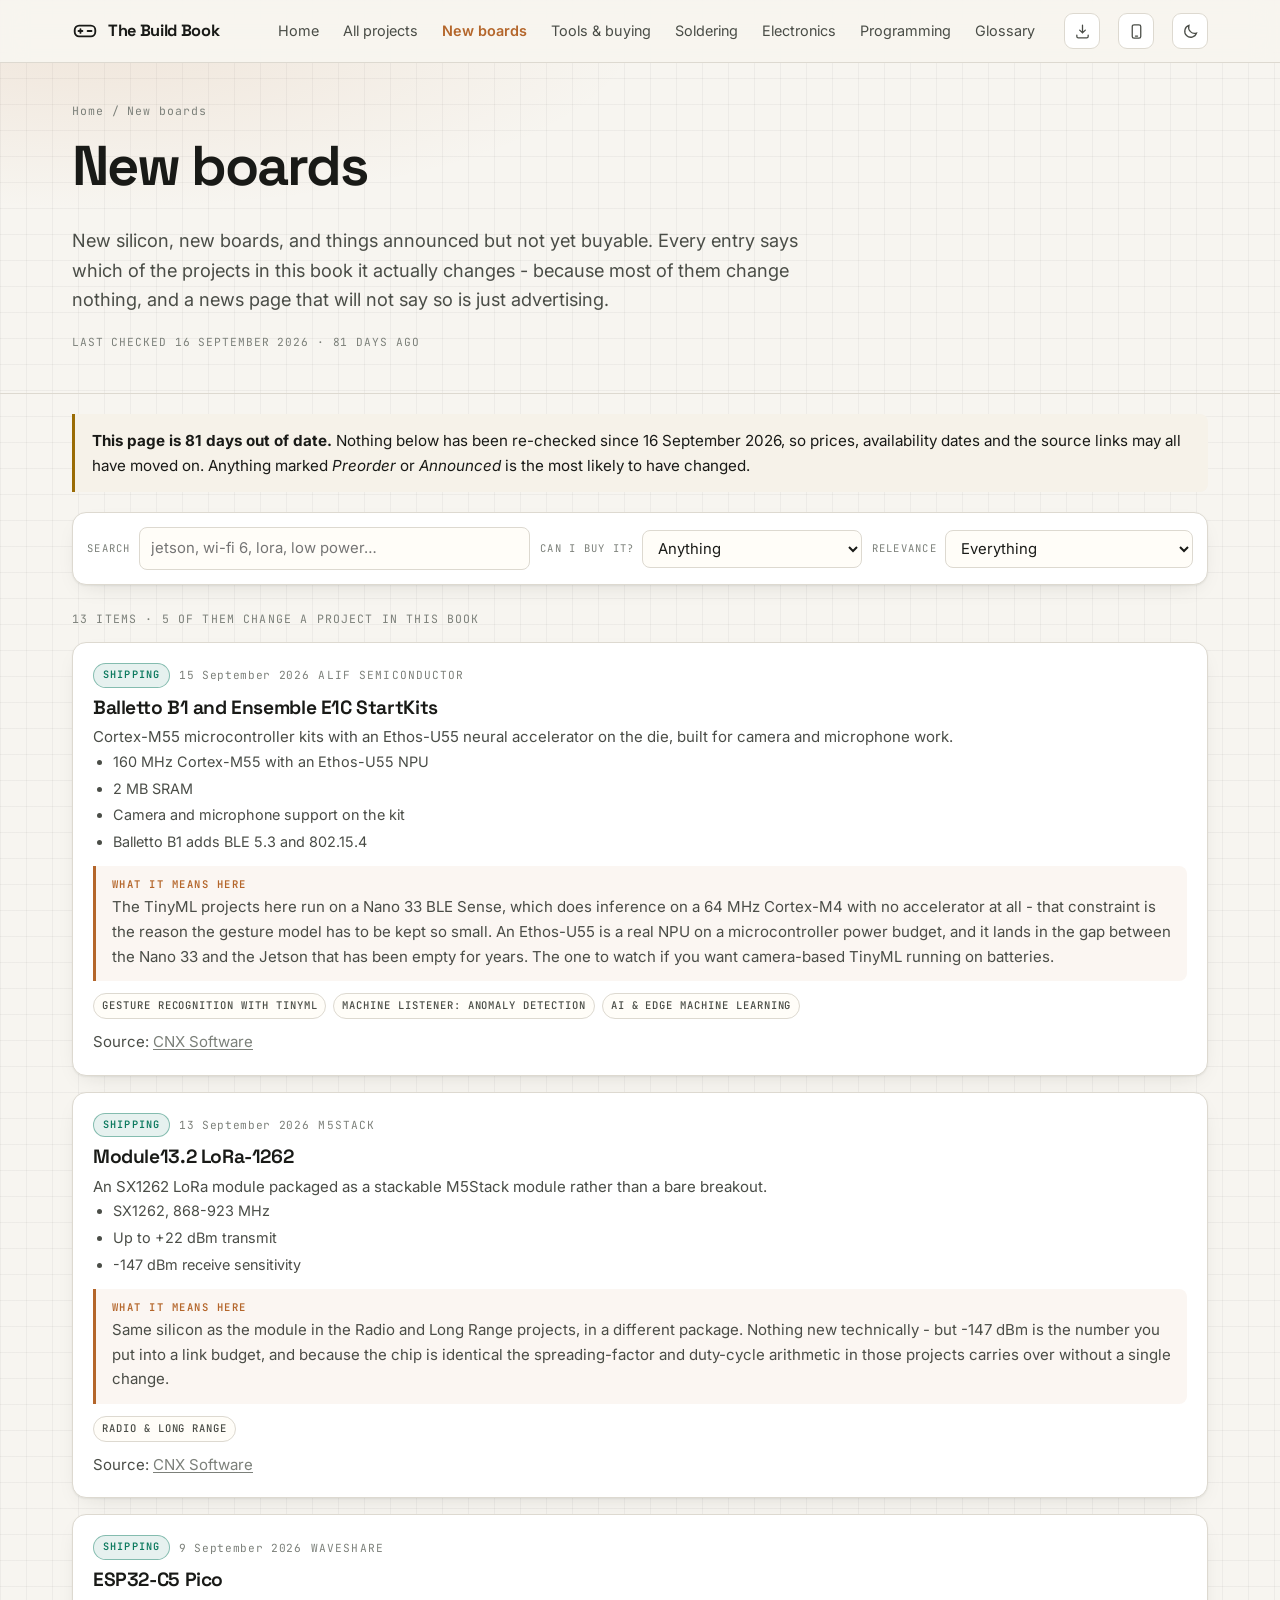
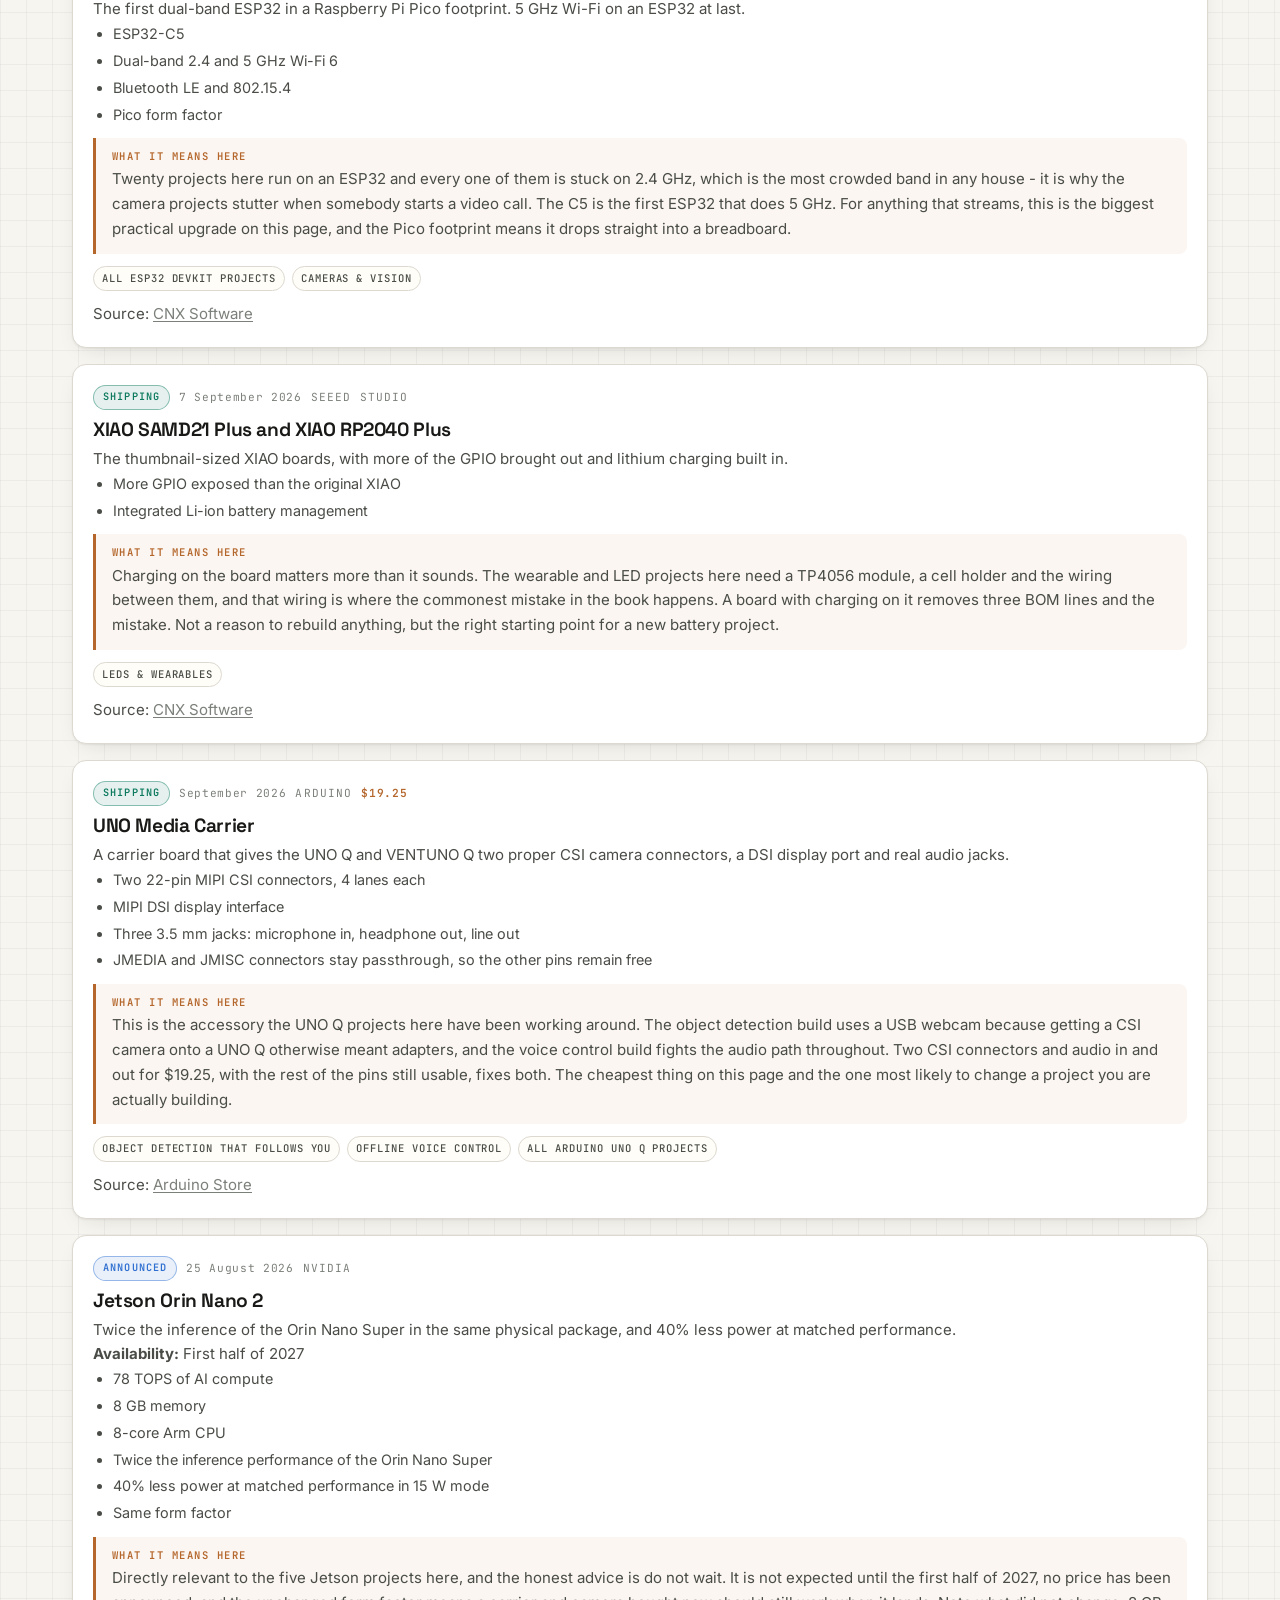
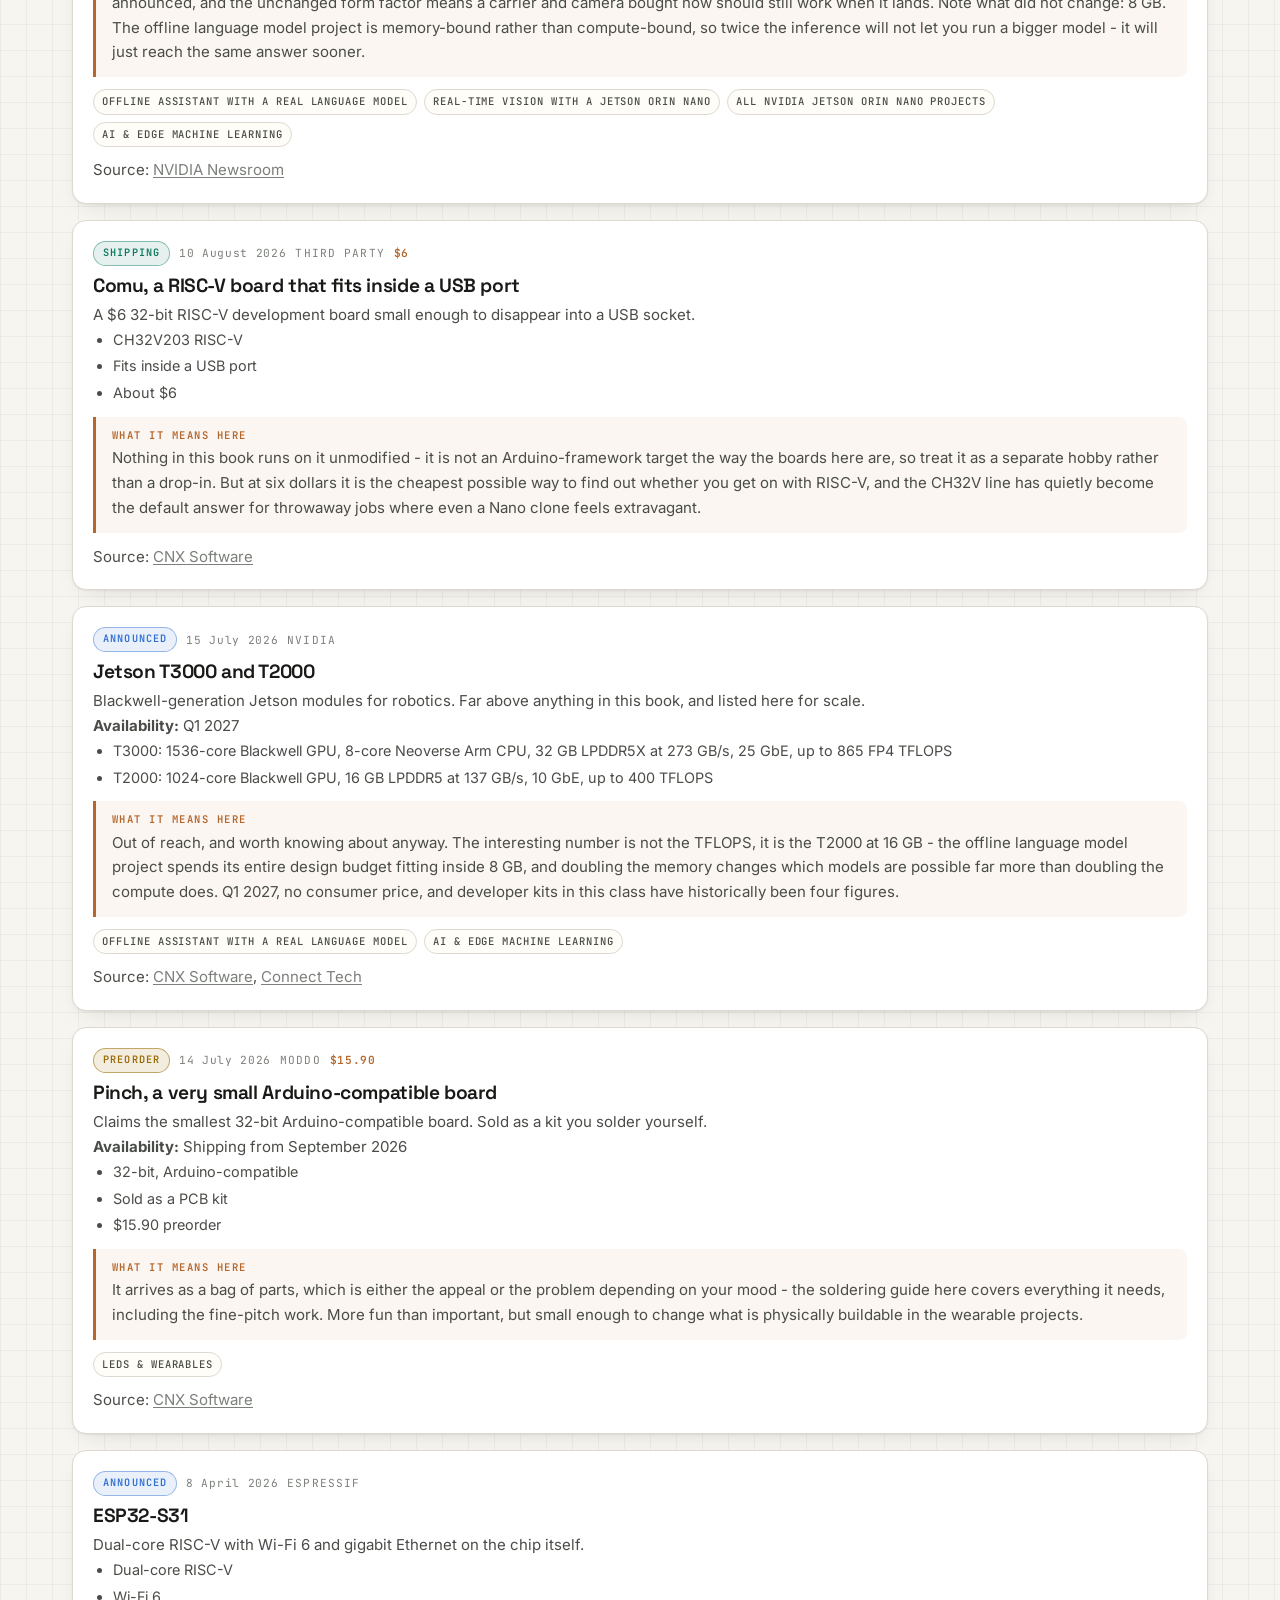
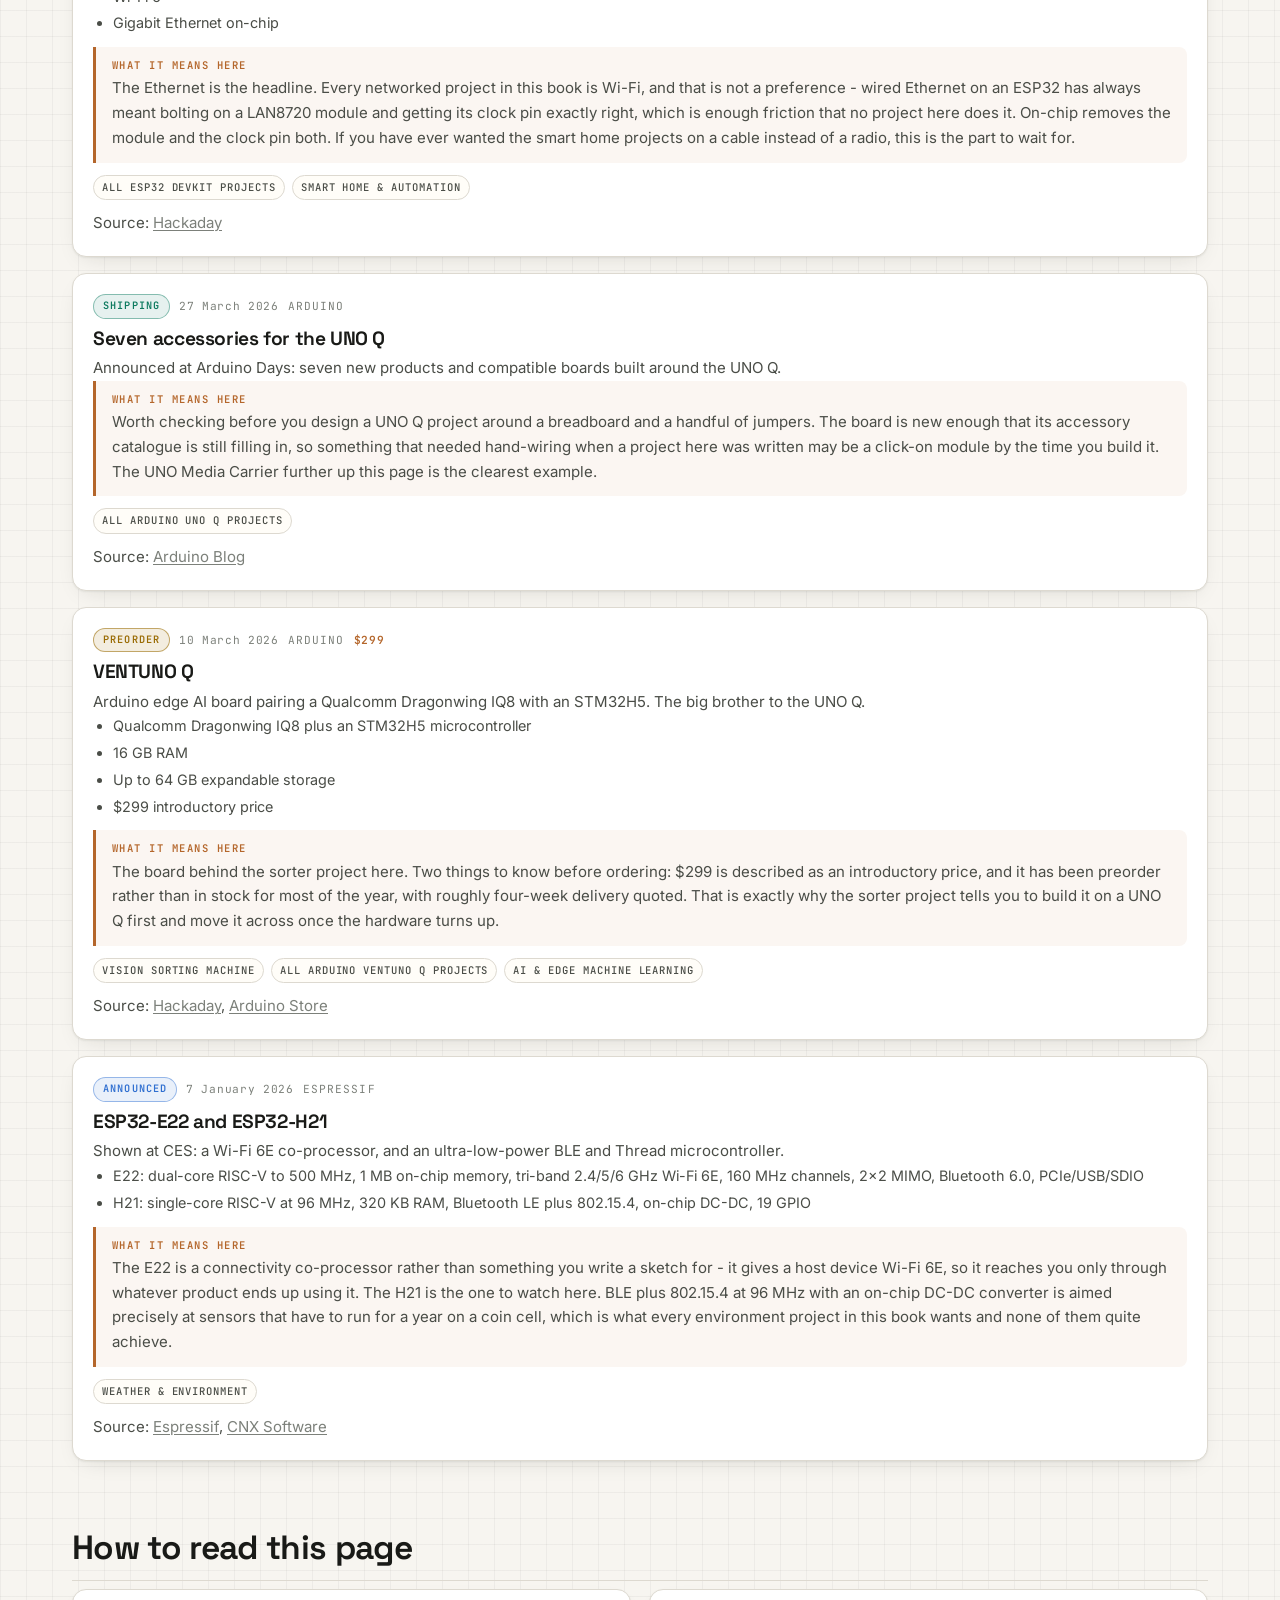
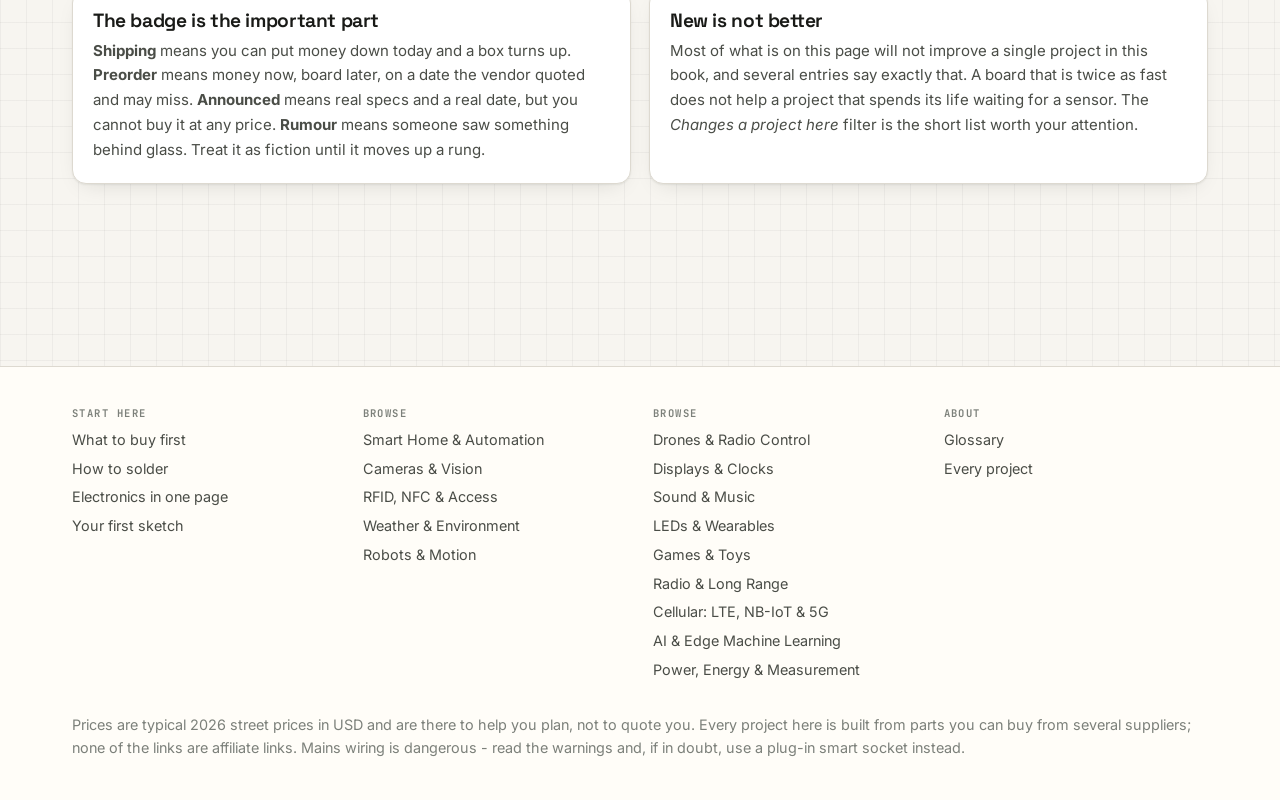
==== news.html @ ccd5d613 "Add a news shelf for new and upcoming boards New silicon arrives faster than this book does, and the" ====
<!DOCTYPE html>
<html lang="en">
<head>
<meta charset="utf-8">
<meta name="viewport" content="width=device-width, initial-scale=1">
<title>New boards — The Build Book</title>
<meta name="description" content="New and upcoming microcontroller and edge AI boards — Arduino, ESP32, Jetson and others — with an honest note on which of them actually changes a project in this book.">
<link rel="icon" href="assets/favicon.svg" type="image/svg+xml">
<link rel="manifest" href="manifest.webmanifest">
<link rel="apple-touch-icon" href="assets/icons/apple-touch-icon.png">
<meta name="theme-color" content="#b4662b">
<meta name="apple-mobile-web-app-capable" content="yes">
<meta name="apple-mobile-web-app-status-bar-style" content="black-translucent">
<meta name="apple-mobile-web-app-title" content="Build Book">
<link rel="preconnect" href="https://fonts.googleapis.com">
<link rel="preconnect" href="https://fonts.gstatic.com" crossorigin>
<link href="https://fonts.googleapis.com/css2?family=Inter:wght@400;500;600&family=Space+Grotesk:wght@500;600;700&family=JetBrains+Mono:wght@400;500;600&display=swap" rel="stylesheet">
<link rel="stylesheet" href="assets/css/style.css">
<script>(function(){try{var t=localStorage.getItem('ab-theme')||(matchMedia('(prefers-color-scheme: dark)').matches?'dark':'light');document.documentElement.setAttribute('data-theme',t);}catch(e){}}());</script>
</head>
<body>
<a class="skip" href="#main">Skip to content</a>

<section class="proj-head">
  <div class="wrap">
    <div class="crumbs"><a href="index.html">Home</a> / New boards</div>
    <h1>New boards</h1>
    <p class="lede">New silicon, new boards, and things announced but not yet buyable. Every entry says which
    of the projects in this book it actually changes - because most of them change nothing, and a news page
    that will not say so is just advertising.</p>
    <p class="checked" id="checked"></p>
  </div>
</section>

<main class="wrap" id="main" style="padding-bottom:70px">

  <div id="stale"></div>

  <div class="toolbar">
    <div class="field" style="flex:2 1 260px">
      <label for="nq">Search</label>
      <input id="nq" type="search" placeholder="jetson, wi-fi 6, lora, low power&hellip;" autocomplete="off">
    </div>
    <div class="field">
      <label for="f-status">Can I buy it?</label>
      <select id="f-status">
        <option value="">Anything</option>
        <option value="buyable">Yes, today</option>
        <option value="shipping">Shipping</option>
        <option value="preorder">Preorder</option>
        <option value="announced">Announced only</option>
        <option value="rumour">Rumour</option>
      </select>
    </div>
    <div class="field">
      <label for="f-rel">Relevance</label>
      <select id="f-rel">
        <option value="">Everything</option>
        <option value="projects">Changes a project here</option>
      </select>
    </div>
  </div>

  <p class="result-count" id="ncount"></p>
  <div id="nlist"></div>

  <section class="section">
    <div class="sec-head"><h2>How to read this page</h2></div>
    <div class="grid grid-2">
      <div class="card">
        <h3>The badge is the important part</h3>
        <p><strong>Shipping</strong> means you can put money down today and a box turns up.
        <strong>Preorder</strong> means money now, board later, on a date the vendor quoted and may miss.
        <strong>Announced</strong> means real specs and a real date, but you cannot buy it at any price.
        <strong>Rumour</strong> means someone saw something behind glass. Treat it as fiction until it
        moves up a rung.</p>
      </div>
      <div class="card">
        <h3>New is not better</h3>
        <p>Most of what is on this page will not improve a single project in this book, and several entries
        say exactly that. A board that is twice as fast does not help a project that spends its life waiting
        for a sensor. The <em>Changes a project here</em> filter is the short list worth your attention.</p>
      </div>
    </div>
  </section>
</main>

<script src="assets/data/parts.js"></script>
<script src="assets/data/categories.js"></script>
<script src="assets/data/index.js"></script>
<script src="assets/data/news.js"></script>
<script src="assets/js/site.js"></script>
<script>
(function () {
  AB.chrome('news.html');

  var MONTHS = ['January', 'February', 'March', 'April', 'May', 'June',
                'July', 'August', 'September', 'October', 'November', 'December'];

  /* Parsed as UTC on purpose - "2026-09-15" is a date, not a moment, and
     letting the local timezone shift it can print the day before. */
  function parts(iso) {
    var b = iso.split('-');
    return { y: +b[0], m: +b[1], d: +b[2] };
  }
  function fmt(iso, approx) {
    var p = parts(iso);
    return approx ? MONTHS[p.m - 1] + ' ' + p.y : p.d + ' ' + MONTHS[p.m - 1] + ' ' + p.y;
  }
  function daysSince(iso) {
    return Math.round((Date.now() - Date.parse(iso + 'T00:00:00Z')) / 86400000);
  }

  var STATUS = {
    shipping:  { label: 'Shipping',  cls: 'ok',   hint: 'You can buy this today' },
    preorder:  { label: 'Preorder',  cls: 'warn', hint: 'Money now, board later' },
    announced: { label: 'Announced', cls: 'info', hint: 'Real specs, not yet buyable' },
    rumour:    { label: 'Rumour',    cls: 'dim',  hint: 'Unconfirmed - treat as fiction' }
  };

  var projIndex = {};
  (AB.index || []).forEach(function (p) { projIndex[p.slug] = p; });

  /* The page is honest about its own age rather than looking evergreen. */
  var age = daysSince(AB.newsChecked);
  document.getElementById('checked').innerHTML =
    'Last checked ' + AB.esc(fmt(AB.newsChecked)) +
    (age <= 1 ? '' : ' &middot; ' + age + ' days ago');
  if (age > 45) {
    document.getElementById('stale').innerHTML =
      '<div class="note warn"><strong>This page is ' + age + ' days out of date.</strong> ' +
      'Nothing below has been re-checked since ' + AB.esc(fmt(AB.newsChecked)) + ', so prices, ' +
      'availability dates and the source links may all have moved on. Anything marked ' +
      '<em>Preorder</em> or <em>Announced</em> is the most likely to have changed.</div>';
  }

  var q = document.getElementById('nq');
  var fStatus = document.getElementById('f-status');
  var fRel = document.getElementById('f-rel');

  function card(n) {
    var st = STATUS[n.status];
    var out = '<article class="card news-item">';

    out += '<div class="news-top">' +
             '<span class="pill ' + st.cls + '" title="' + AB.esc(st.hint) + '">' + st.label + '</span>' +
             '<span class="news-date">' + AB.esc(fmt(n.date, n.approx)) + '</span>' +
             '<span class="news-vendor">' + AB.esc(n.vendor) + '</span>' +
             (n.price ? '<span class="news-price">' + AB.esc(n.price) + '</span>' : '') +
           '</div>';

    out += '<h3>' + AB.esc(n.title) + '</h3>';
    out += '<p class="news-blurb">' + AB.esc(n.blurb) + '</p>';

    if (n.avail) {
      out += '<p class="news-avail"><strong>Availability:</strong> ' + AB.esc(n.avail) + '</p>';
    }

    if ((n.specs || []).length) {
      out += '<ul class="news-specs">' + n.specs.map(function (s) {
        return '<li>' + AB.esc(s) + '</li>';
      }).join('') + '</ul>';
    }

    out += '<div class="news-why"><h4>What it means here</h4><p>' + AB.esc(n.why) + '</p></div>';

    var links = [];
    (n.projects || []).forEach(function (slug) {
      var p = projIndex[slug];
      if (p) links.push('<a class="chip" href="project.html?p=' + encodeURIComponent(slug) + '">' + AB.esc(p.title) + '</a>');
    });
    if (n.part) {
      links.push('<a class="chip" href="projects.html?board=' + encodeURIComponent(n.part) + '">' +
                 'All ' + AB.esc(AB.boardName(n.part)) + ' projects</a>');
    }
    if (n.cat && AB.catIndex[n.cat]) {
      links.push('<a class="chip" href="projects.html?cat=' + encodeURIComponent(n.cat) + '">' +
                 AB.esc(AB.catIndex[n.cat].name) + '</a>');
    }
    if (links.length) out += '<div class="news-links">' + links.join('') + '</div>';

    out += '<p class="news-src">Source: ' + (n.src || []).map(function (s) {
      return '<a href="' + AB.esc(s.u) + '" target="_blank" rel="noopener noreferrer">' + AB.esc(s.t) + '</a>';
    }).join(', ') + '</p>';

    return out + '</article>';
  }

  function render() {
    var term = q.value.trim().toLowerCase();
    var status = fStatus.value;
    var rel = fRel.value;

    var list = (AB.news || []).filter(function (n) {
      if (status === 'buyable') { if (n.status !== 'shipping' && n.status !== 'preorder') return false; }
      else if (status && n.status !== status) return false;

      if (rel === 'projects' && !(n.projects || []).length) return false;

      if (term) {
        var hay = [n.title, n.vendor, n.blurb, n.why, (n.specs || []).join(' '),
                   n.cat && AB.catIndex[n.cat] ? AB.catIndex[n.cat].name : ''].join(' ').toLowerCase();
        if (hay.indexOf(term) < 0) return false;
      }
      return true;
    });

    var changing = list.filter(function (n) { return (n.projects || []).length; }).length;
    document.getElementById('ncount').textContent =
      list.length + (list.length === 1 ? ' item' : ' items') +
      (changing ? ' · ' + changing + ' of them change a project in this book' : '');

    document.getElementById('nlist').innerHTML = list.map(card).join('') ||
      '<div class="empty"><h3>Nothing matches that</h3><p>Try a shorter search, or set the filters back to Anything.</p></div>';
  }

  q.addEventListener('input', render);
  fStatus.addEventListener('change', render);
  fRel.addEventListener('change', render);
  render();
}());
</script>
</body>
</html>
---- assets/css/style.css ----
/* ==========================================================================
   The Build Book - design system
   Light + dark, no framework. Everything here is hand-rolled so the site
   works from a file:// URL with no build step and no dependencies.
   ========================================================================== */

/* --- tokens ------------------------------------------------------------- */
:root{
  --paper:#f7f5f0;
  --paper-2:#fffdf8;
  --card:#ffffff;
  --ink:#191a17;
  --ink-2:#4a4d47;
  --ink-3:#7c807a;
  --rule:#ddd9d0;
  --rule-2:#eae6dd;
  --copper:#b4662b;
  --copper-2:#8d4d1d;
  --pcb:#0d7a5f;
  --solder:#2f6fd0;
  --warn:#9a6c05;
  --danger:#b3372d;
  --grid:rgba(25,26,23,.045);
  --shadow:0 1px 2px rgba(25,26,23,.06),0 8px 24px -12px rgba(25,26,23,.18);
  --shadow-lg:0 2px 4px rgba(25,26,23,.06),0 20px 50px -20px rgba(25,26,23,.28);
  --radius:14px;
  --radius-sm:8px;
  --mono:"JetBrains Mono",ui-monospace,SFMono-Regular,Menlo,Consolas,monospace;
  --sans:"Inter",system-ui,-apple-system,"Segoe UI",Roboto,sans-serif;
  --display:"Space Grotesk","Inter",system-ui,sans-serif;
  --wrap:1180px;
  color-scheme:light;
}
:root[data-theme="dark"]{
  --paper:#121410;
  --paper-2:#171a15;
  --card:#1c1f1a;
  --ink:#eceade;
  --ink-2:#b6b8ae;
  --ink-3:#848779;
  --rule:#2e332a;
  --rule-2:#252a22;
  --copper:#e2955a;
  --copper-2:#f0b183;
  --pcb:#3fc39c;
  --solder:#7fb0f5;
  --warn:#e0b44a;
  --danger:#f08076;
  --grid:rgba(236,234,222,.05);
  --shadow:0 1px 2px rgba(0,0,0,.4),0 8px 24px -12px rgba(0,0,0,.7);
  --shadow-lg:0 2px 4px rgba(0,0,0,.4),0 20px 50px -20px rgba(0,0,0,.8);
  color-scheme:dark;
}

*,*::before,*::after{box-sizing:border-box}
html{-webkit-text-size-adjust:100%;scroll-behavior:smooth;scroll-padding-top:86px}
@media (prefers-reduced-motion:reduce){html{scroll-behavior:auto}}

body{
  margin:0;
  background:var(--paper);
  background-image:linear-gradient(var(--grid) 1px,transparent 1px),
                   linear-gradient(90deg,var(--grid) 1px,transparent 1px);
  background-size:26px 26px;
  color:var(--ink);
  font:400 16.5px/1.65 var(--sans);
  font-feature-settings:"kern" 1,"liga" 1;
}

.wrap{max-width:var(--wrap);margin:0 auto;padding:0 22px}
.wrap-narrow{max-width:820px;margin:0 auto;padding:0 22px}

h1,h2,h3,h4{font-family:var(--display);font-weight:650;line-height:1.15;letter-spacing:-.02em;margin:0 0 .5em}
h1{font-size:clamp(2.1rem,1.3rem + 3.2vw,3.5rem);letter-spacing:-.035em}
h2{font-size:clamp(1.5rem,1.15rem + 1.5vw,2.1rem)}
h3{font-size:1.2rem}
h4{font-size:1.02rem}
p{margin:0 0 1.05em}
a{color:var(--solder);text-underline-offset:3px;text-decoration-thickness:1px}
a:hover{color:var(--copper)}
hr{border:0;border-top:1px solid var(--rule);margin:36px 0}
img{max-width:100%;height:auto}
small{font-size:.86em}
::selection{background:var(--copper);color:#fff}

.kicker{
  font-family:var(--mono);font-size:.7rem;font-weight:500;
  letter-spacing:.18em;text-transform:uppercase;color:var(--copper);
  margin:0 0 .55em;
}
.lede{font-size:1.14rem;line-height:1.6;color:var(--ink-2);max-width:66ch}
.muted{color:var(--ink-3)}
.center{text-align:center}

/* --- header / nav ------------------------------------------------------- */
.site-head{
  position:sticky;top:0;z-index:60;
  background:color-mix(in srgb,var(--paper) 88%,transparent);
  backdrop-filter:saturate(1.6) blur(12px);
  border-bottom:1px solid var(--rule);
}
.site-head .bar{display:flex;align-items:center;gap:18px;height:62px;max-width:var(--wrap);margin:0 auto;padding:0 22px}
.brand{display:flex;align-items:center;gap:10px;font-family:var(--display);font-weight:700;font-size:1.02rem;letter-spacing:-.02em;color:var(--ink);text-decoration:none;white-space:nowrap}
.brand:hover{color:var(--copper)}
.brand svg{flex:0 0 auto;display:block}
.nav{display:flex;gap:2px;margin-left:auto;align-items:center}
.nav a{font-size:.9rem;color:var(--ink-2);text-decoration:none;padding:7px 11px;border-radius:8px}
.nav a:hover{background:var(--rule-2);color:var(--ink)}
.nav a[aria-current="page"]{color:var(--copper);font-weight:600}
.icon-btn{
  display:inline-grid;place-items:center;width:36px;height:36px;border-radius:9px;
  border:1px solid var(--rule);background:var(--card);color:var(--ink-2);cursor:pointer;
}
.icon-btn:hover{color:var(--copper);border-color:var(--copper)}
.nav-toggle{display:none}
@media (max-width:980px){
  .nav{
    display:none;position:absolute;top:62px;left:0;right:0;flex-direction:column;
    gap:0;background:var(--paper-2);border-bottom:1px solid var(--rule);padding:8px;
    box-shadow:var(--shadow);
  }
  .nav.open{display:flex}
  .nav a{padding:11px 13px;font-size:.98rem}
  .nav-toggle{display:inline-grid}
}

/* --- hero --------------------------------------------------------------- */
.hero{
  border-bottom:1px solid var(--rule);
  background:
    radial-gradient(1100px 380px at 12% -8%,color-mix(in srgb,var(--copper) 13%,transparent),transparent 62%),
    radial-gradient(900px 340px at 92% 8%,color-mix(in srgb,var(--pcb) 11%,transparent),transparent 60%);
  padding:70px 0 58px;
}
.hero h1{margin-bottom:.35em}
.hero .lede{font-size:1.2rem}
.hero-stats{display:flex;flex-wrap:wrap;gap:12px;margin-top:30px}
.hero-stats .stat{
  background:var(--card);border:1px solid var(--rule);border-radius:var(--radius-sm);
  padding:11px 16px;min-width:108px;
}
.stat-num{display:block;font-family:var(--display);font-size:1.5rem;font-weight:700;line-height:1.1;color:var(--copper)}
.stat-label{display:block;font-family:var(--mono);font-size:.66rem;letter-spacing:.13em;text-transform:uppercase;color:var(--ink-3);margin-top:3px}

/* --- sections ----------------------------------------------------------- */
.section{padding:52px 0}
.section + .section{padding-top:0}
.sec-head{display:flex;align-items:baseline;gap:14px;flex-wrap:wrap;margin-bottom:8px;border-bottom:1px solid var(--rule);padding-bottom:12px}
.sec-head h2{margin:0}
.sec-head .count{margin-left:auto;font-family:var(--mono);font-size:.72rem;letter-spacing:.12em;text-transform:uppercase;color:var(--ink-3)}
.sec-sub{color:var(--ink-2);margin:12px 0 26px;max-width:74ch}

/* --- grids and cards ---------------------------------------------------- */
.grid{display:grid;gap:18px}
.grid-2{grid-template-columns:repeat(auto-fit,minmax(320px,1fr))}
.grid-3{grid-template-columns:repeat(auto-fill,minmax(285px,1fr))}
.grid-4{grid-template-columns:repeat(auto-fill,minmax(215px,1fr))}

.card{
  background:var(--card);border:1px solid var(--rule);border-radius:var(--radius);
  padding:20px;box-shadow:var(--shadow);position:relative;
}
a.card{display:block;text-decoration:none;color:inherit;transition:transform .16s ease,box-shadow .16s ease,border-color .16s ease}
a.card:hover{transform:translateY(-2px);box-shadow:var(--shadow-lg);border-color:var(--copper)}
.card h3{margin-bottom:.35em}
.card p{color:var(--ink-2);font-size:.94rem;margin-bottom:0}

.cat-card{display:flex;flex-direction:column;gap:12px;padding:22px}
.cat-ico{width:46px;height:46px;border-radius:11px;display:grid;place-items:center;background:color-mix(in srgb,var(--copper) 13%,transparent);color:var(--copper)}
.cat-card .n{font-family:var(--mono);font-size:.68rem;letter-spacing:.13em;text-transform:uppercase;color:var(--ink-3);margin-top:auto;padding-top:8px}

.proj-card{display:flex;flex-direction:column;gap:9px;padding:18px}
.proj-card .top{display:flex;gap:8px;align-items:center;flex-wrap:wrap}
.proj-card h3{font-size:1.06rem;margin:0}
.proj-card .blurb{font-size:.9rem;color:var(--ink-2);flex:1;margin:0}
.proj-meta{display:flex;flex-wrap:wrap;gap:6px 14px;font-family:var(--mono);font-size:.7rem;color:var(--ink-3);letter-spacing:.05em;border-top:1px solid var(--rule-2);padding-top:10px}
.proj-meta b{color:var(--ink-2);font-weight:600}

/* --- chips / tags ------------------------------------------------------- */
.chip{
  display:inline-flex;align-items:center;gap:5px;
  font-family:var(--mono);font-size:.66rem;font-weight:500;letter-spacing:.09em;text-transform:uppercase;
  padding:3px 8px;border-radius:999px;border:1px solid var(--rule);color:var(--ink-2);background:var(--paper-2);
  white-space:nowrap;
}
.chip.cat{border-color:color-mix(in srgb,var(--pcb) 40%,transparent);color:var(--pcb);background:color-mix(in srgb,var(--pcb) 9%,transparent)}
.chip.d1{border-color:color-mix(in srgb,var(--pcb) 45%,transparent);color:var(--pcb);background:color-mix(in srgb,var(--pcb) 10%,transparent)}
.chip.d2{border-color:color-mix(in srgb,var(--solder) 45%,transparent);color:var(--solder);background:color-mix(in srgb,var(--solder) 10%,transparent)}
.chip.d3{border-color:color-mix(in srgb,var(--warn) 55%,transparent);color:var(--warn);background:color-mix(in srgb,var(--warn) 12%,transparent)}
.chip.d4{border-color:color-mix(in srgb,var(--danger) 45%,transparent);color:var(--danger);background:color-mix(in srgb,var(--danger) 10%,transparent)}

a.chip{text-decoration:none;transition:border-color .12s,color .12s,background .12s}
a.chip:hover{border-color:var(--copper);color:var(--copper);background:color-mix(in srgb,var(--copper) 8%,transparent)}
a.chip .n{color:var(--ink-3);font-weight:400}
a.chip:hover .n{color:inherit}

/* --- news shelf --------------------------------------------------------- */
.checked{font-family:var(--mono);font-size:.7rem;letter-spacing:.08em;text-transform:uppercase;color:var(--ink-3);margin-top:10px}
.news-item{margin-bottom:16px}
.news-top{display:flex;flex-wrap:wrap;align-items:center;gap:9px;margin-bottom:9px}
.news-date,.news-vendor,.news-price{font-family:var(--mono);font-size:.7rem;letter-spacing:.06em;color:var(--ink-3)}
.news-vendor{text-transform:uppercase;letter-spacing:.1em}
.news-price{color:var(--copper);font-weight:600}
.news-item h3{margin:0 0 6px}
.news-blurb{color:var(--ink-2);margin-bottom:10px}
.news-avail{font-size:.9rem;color:var(--ink-2);margin-bottom:10px}
.news-specs{margin:0 0 12px;padding-left:20px;font-size:.9rem;color:var(--ink-2)}
.news-specs li{margin-bottom:3px}
/* The reason this page exists, so it gets the accent rule the notes use. */
.news-why{border-left:3px solid var(--copper);border-radius:0 var(--radius-sm) var(--radius-sm) 0;
  background:color-mix(in srgb,var(--copper) 6%,var(--card));padding:12px 16px;margin:0 0 12px}
.news-why h4{font-family:var(--mono);font-size:.66rem;letter-spacing:.14em;text-transform:uppercase;
  color:var(--copper);margin:0 0 5px;font-weight:600}
.news-why p{margin:0;font-size:.94rem}
.news-links{display:flex;flex-wrap:wrap;gap:7px;margin-bottom:11px}
.news-src{font-size:.8rem;color:var(--ink-3);margin:0}
.news-src a{color:var(--ink-3);text-decoration:underline;text-underline-offset:2px}
.news-src a:hover{color:var(--copper)}

/* Status badges. Colour carries the same meaning as everywhere else on the
   site: green is fine, amber is a caveat, blue is information, grey is noise. */
.pill{display:inline-flex;align-items:center;font-family:var(--mono);font-size:.64rem;font-weight:600;
  letter-spacing:.11em;text-transform:uppercase;padding:3px 9px;border-radius:999px;
  border:1px solid var(--rule);color:var(--ink-2);background:var(--paper-2);white-space:nowrap}
.pill.ok{border-color:color-mix(in srgb,var(--pcb) 45%,transparent);color:var(--pcb);background:color-mix(in srgb,var(--pcb) 10%,transparent)}
.pill.warn{border-color:color-mix(in srgb,var(--warn) 55%,transparent);color:var(--warn);background:color-mix(in srgb,var(--warn) 12%,transparent)}
.pill.info{border-color:color-mix(in srgb,var(--solder) 45%,transparent);color:var(--solder);background:color-mix(in srgb,var(--solder) 10%,transparent)}
.pill.dim{border-color:var(--rule);color:var(--ink-3);background:transparent}

/* --- buttons ------------------------------------------------------------ */
.btn{
  display:inline-flex;align-items:center;gap:8px;cursor:pointer;
  font-family:var(--sans);font-size:.9rem;font-weight:550;
  padding:9px 16px;border-radius:9px;border:1px solid var(--rule);
  background:var(--card);color:var(--ink);text-decoration:none;
}
.btn:hover{border-color:var(--copper);color:var(--copper)}
.btn-primary{background:var(--copper);border-color:var(--copper);color:#fff}
.btn-primary:hover{background:var(--copper-2);border-color:var(--copper-2);color:#fff}
.btn-row{display:flex;flex-wrap:wrap;gap:10px;margin:22px 0}

/* --- filters / search --------------------------------------------------- */
.toolbar{
  display:flex;flex-wrap:wrap;gap:10px;align-items:center;
  background:var(--card);border:1px solid var(--rule);border-radius:var(--radius);
  padding:14px;margin-bottom:24px;box-shadow:var(--shadow);
}
.field{display:flex;align-items:center;gap:8px;flex:1 1 230px;min-width:0}
.field input,.field select{
  width:100%;font:inherit;font-size:.93rem;color:var(--ink);
  background:var(--paper-2);border:1px solid var(--rule);border-radius:8px;padding:8px 11px;
}
.field input:focus,.field select:focus{outline:2px solid color-mix(in srgb,var(--copper) 55%,transparent);outline-offset:1px;border-color:var(--copper)}
.field label{font-family:var(--mono);font-size:.66rem;letter-spacing:.12em;text-transform:uppercase;color:var(--ink-3);white-space:nowrap}
.result-count{font-family:var(--mono);font-size:.72rem;letter-spacing:.1em;text-transform:uppercase;color:var(--ink-3);margin-bottom:14px}

/* --- tables ------------------------------------------------------------- */
.table-scroll{overflow-x:auto;-webkit-overflow-scrolling:touch;margin:18px 0;border:1px solid var(--rule);border-radius:var(--radius);background:var(--card)}
table{border-collapse:collapse;width:100%;font-size:.92rem}
th,td{text-align:left;padding:10px 13px;border-bottom:1px solid var(--rule-2);vertical-align:top}
thead th{
  font-family:var(--mono);font-size:.66rem;letter-spacing:.12em;text-transform:uppercase;
  color:var(--ink-3);font-weight:500;background:var(--paper-2);border-bottom:1px solid var(--rule);
}
tbody tr:last-child td{border-bottom:0}
tbody tr:hover{background:color-mix(in srgb,var(--copper) 4%,transparent)}
td.num,th.num{text-align:right;font-family:var(--mono);font-size:.86rem;white-space:nowrap}
tfoot td{font-weight:650;border-top:1px solid var(--rule);background:var(--paper-2)}
.pin{font-family:var(--mono);font-size:.82rem;font-weight:500;padding:2px 6px;border-radius:5px;background:var(--rule-2);color:var(--ink);white-space:nowrap}
.swatch{display:inline-block;width:11px;height:11px;border-radius:3px;border:1px solid rgba(0,0,0,.28);margin-right:6px;vertical-align:-1px}

/* --- code --------------------------------------------------------------- */
.code{
  position:relative;margin:20px 0;border:1px solid var(--rule);border-radius:var(--radius);
  background:var(--card);overflow:hidden;box-shadow:var(--shadow);
}
.code-head{
  display:flex;align-items:center;gap:10px;padding:9px 13px;
  border-bottom:1px solid var(--rule);background:var(--paper-2);
}
.code-head .name{font-family:var(--mono);font-size:.76rem;color:var(--ink-2);letter-spacing:.03em}
.code-head .lang{font-family:var(--mono);font-size:.62rem;letter-spacing:.13em;text-transform:uppercase;color:var(--ink-3);border:1px solid var(--rule);border-radius:999px;padding:1px 7px}
.copy-btn{
  margin-left:auto;display:inline-flex;align-items:center;gap:6px;cursor:pointer;
  font-family:var(--mono);font-size:.7rem;letter-spacing:.08em;text-transform:uppercase;
  border:1px solid var(--rule);background:var(--card);color:var(--ink-2);
  padding:5px 10px;border-radius:7px;
}
.copy-btn:hover{border-color:var(--copper);color:var(--copper)}
.copy-btn.done{border-color:var(--pcb);color:var(--pcb)}
.code pre{margin:0;padding:15px 16px;overflow-x:auto;max-height:660px;overflow-y:auto}
.code code,pre code{font-family:var(--mono);font-size:.83rem;line-height:1.62;color:var(--ink);tab-size:2}
p code,li code,td code,dd code{font-family:var(--mono);font-size:.86em;background:var(--rule-2);padding:1px 5px;border-radius:5px;color:var(--ink)}
.tok-c{color:var(--ink-3);font-style:italic}
.tok-k{color:#8c46ab;font-weight:550}
.tok-s{color:#1a6b42}
.tok-n{color:#a95c22}
.tok-p{color:var(--solder)}
.tok-f{color:#0b6ea8}
:root[data-theme="dark"] .tok-k{color:#d7a0ef}
:root[data-theme="dark"] .tok-s{color:#8fd8a4}
:root[data-theme="dark"] .tok-n{color:#f0b183}
:root[data-theme="dark"] .tok-f{color:#7fc7f0}

/* --- callouts ----------------------------------------------------------- */
.note{
  border-left:3px solid var(--solder);border-radius:0 var(--radius-sm) var(--radius-sm) 0;
  background:color-mix(in srgb,var(--solder) 7%,var(--card));
  padding:14px 17px;margin:20px 0;font-size:.95rem;
}
.note p:last-child{margin-bottom:0}
.note .t{font-family:var(--mono);font-size:.68rem;letter-spacing:.14em;text-transform:uppercase;color:var(--solder);display:block;margin-bottom:5px;font-weight:600}
.note.warn{border-left-color:var(--warn);background:color-mix(in srgb,var(--warn) 9%,var(--card))}
.note.warn .t{color:var(--warn)}
.note.danger{border-left-color:var(--danger);background:color-mix(in srgb,var(--danger) 8%,var(--card))}
.note.danger .t{color:var(--danger)}
.note.tip{border-left-color:var(--pcb);background:color-mix(in srgb,var(--pcb) 8%,var(--card))}
.note.tip .t{color:var(--pcb)}

/* --- step lists --------------------------------------------------------- */
.steps{list-style:none;counter-reset:step;padding:0;margin:22px 0}
.steps > li{counter-increment:step;position:relative;padding:0 0 26px 52px}
.steps > li::before{
  content:counter(step);position:absolute;left:0;top:-2px;
  width:34px;height:34px;border-radius:50%;display:grid;place-items:center;
  font-family:var(--mono);font-size:.85rem;font-weight:600;
  background:var(--copper);color:#fff;
}
.steps > li::after{content:"";position:absolute;left:17px;top:36px;bottom:2px;width:1px;background:var(--rule)}
.steps > li:last-child{padding-bottom:0}
.steps > li:last-child::after{display:none}
.steps > li > h4{margin:5px 0 .45em}
.steps > li > p:last-child,.steps > li > ul:last-child{margin-bottom:0}
.steps ul{padding-left:19px;margin:0 0 1em}
.steps li li{margin-bottom:.3em}

/* --- 3D viewer ---------------------------------------------------------- */
.viewer{
  border:1px solid var(--rule);border-radius:var(--radius);overflow:hidden;
  background:var(--card);box-shadow:var(--shadow);margin:20px 0;
}
.viewer-stage{position:relative;background:linear-gradient(175deg,color-mix(in srgb,var(--pcb) 6%,var(--paper-2)),var(--paper-2))}
.viewer canvas{display:block;width:100%;max-width:100%;height:auto;touch-action:none;cursor:grab}
.viewer canvas:active{cursor:grabbing}
.viewer-bar{display:flex;flex-wrap:wrap;gap:8px;align-items:center;padding:10px 12px;border-top:1px solid var(--rule);background:var(--paper-2)}
.viewer-bar .hint{font-family:var(--mono);font-size:.68rem;letter-spacing:.06em;color:var(--ink-3);margin-left:auto}
.vbtn{
  font-family:var(--mono);font-size:.68rem;letter-spacing:.09em;text-transform:uppercase;cursor:pointer;
  border:1px solid var(--rule);background:var(--card);color:var(--ink-2);padding:5px 10px;border-radius:7px;
}
.vbtn:hover{border-color:var(--copper);color:var(--copper)}
.vbtn[aria-pressed="true"]{background:var(--copper);border-color:var(--copper);color:#fff}
.viewer-legend{display:flex;flex-wrap:wrap;gap:6px 16px;padding:10px 12px;border-top:1px solid var(--rule);font-family:var(--mono);font-size:.7rem;color:var(--ink-2)}
.viewer-tip{
  position:absolute;pointer-events:none;background:var(--ink);color:var(--paper);
  font-family:var(--mono);font-size:.7rem;padding:4px 8px;border-radius:6px;
  transform:translate(-50%,-150%);white-space:nowrap;opacity:0;transition:opacity .12s;z-index:5;
}
.viewer-tip.on{opacity:1}

/* --- project page layout ------------------------------------------------ */
.proj-head{border-bottom:1px solid var(--rule);padding:38px 0 30px;
  background:radial-gradient(900px 300px at 8% -10%,color-mix(in srgb,var(--copper) 11%,transparent),transparent 60%)}
.crumbs{font-family:var(--mono);font-size:.72rem;letter-spacing:.08em;color:var(--ink-3);margin-bottom:14px}
.crumbs a{color:var(--ink-3);text-decoration:none}
.crumbs a:hover{color:var(--copper)}
.spec-row{display:flex;flex-wrap:wrap;gap:10px;margin-top:22px}
.spec{background:var(--card);border:1px solid var(--rule);border-radius:var(--radius-sm);padding:10px 15px;min-width:96px}
.spec .k{display:block;font-family:var(--mono);font-size:.62rem;letter-spacing:.13em;text-transform:uppercase;color:var(--ink-3)}
.spec .v{display:block;font-family:var(--display);font-size:1.06rem;font-weight:650;margin-top:2px}

.proj-layout{display:grid;grid-template-columns:minmax(0,1fr) 250px;gap:44px;align-items:start;padding:40px 0 70px}
/* minmax(0,...) on the single-column layout too: a grid track defaults to
   min-width:auto, so the 3D canvas's intrinsic width would widen the whole
   page on a phone. */
@media (max-width:1040px){.proj-layout{grid-template-columns:minmax(0,1fr);gap:0}.toc{display:none}}
.pbody{min-width:0}
.toc{position:sticky;top:82px;font-size:.88rem}
.toc .t{font-family:var(--mono);font-size:.66rem;letter-spacing:.14em;text-transform:uppercase;color:var(--ink-3);margin-bottom:10px}
.toc ol{list-style:none;padding:0;margin:0;border-left:1px solid var(--rule)}
.toc a{display:block;padding:6px 0 6px 14px;color:var(--ink-2);text-decoration:none;border-left:2px solid transparent;margin-left:-1px}
.toc a:hover{color:var(--copper)}
.toc a.active{color:var(--copper);border-left-color:var(--copper);font-weight:600}

.pbody > section{scroll-margin-top:84px;padding-bottom:14px}
.pbody > section + section{margin-top:44px;padding-top:34px;border-top:1px solid var(--rule)}
.pbody h2{display:flex;align-items:baseline;gap:12px;flex-wrap:wrap}
.pbody h2 .num{font-family:var(--mono);font-size:.78rem;color:var(--copper);font-weight:500}
.pbody ul,.pbody ol{padding-left:22px}
.pbody li{margin-bottom:.4em}

/* --- misc --------------------------------------------------------------- */
.pill-list{display:flex;flex-wrap:wrap;gap:8px;margin:14px 0}
.kvs{display:grid;grid-template-columns:auto 1fr;gap:6px 18px;font-size:.93rem;margin:16px 0}
.kvs dt{font-family:var(--mono);font-size:.7rem;letter-spacing:.1em;text-transform:uppercase;color:var(--ink-3);padding-top:3px}
.kvs dd{margin:0}
.cols-2{columns:2;column-gap:34px}
@media (max-width:700px){.cols-2{columns:1}}

.site-foot{border-top:1px solid var(--rule);background:var(--paper-2);padding:40px 0;margin-top:60px;font-size:.9rem;color:var(--ink-3)}
.site-foot .cols{display:grid;grid-template-columns:repeat(auto-fit,minmax(190px,1fr));gap:26px;margin-bottom:26px}
.site-foot h4{font-family:var(--mono);font-size:.66rem;letter-spacing:.14em;text-transform:uppercase;color:var(--ink-3);margin-bottom:9px}
.site-foot ul{list-style:none;padding:0;margin:0}
.site-foot li{margin-bottom:5px}
.site-foot a{color:var(--ink-2);text-decoration:none}
.site-foot a:hover{color:var(--copper)}

/* --- where to buy -------------------------------------------------------- */
.bom-head{display:flex;justify-content:flex-end;margin:4px 0 -6px}
.region-picker{flex:0 0 auto;display:flex;align-items:center;gap:8px}
.region-picker select{width:auto;min-width:140px}
td .buy-local{font-weight:600}

/* --- progressive web app chrome ----------------------------------------- */
.icon-btn.done{border-color:var(--pcb);color:var(--pcb)}
.icon-btn.busy{border-color:var(--copper);color:var(--copper)}
.icon-btn.busy svg{animation:ab-pulse 1.1s ease-in-out infinite}
@keyframes ab-pulse{0%,100%{opacity:1}50%{opacity:.35}}
@media (prefers-reduced-motion:reduce){.icon-btn.busy svg{animation:none}}

.toast{
  position:fixed;left:50%;bottom:22px;transform:translate(-50%,140%);
  display:flex;align-items:center;gap:14px;
  background:var(--ink);color:var(--paper);
  font-size:.9rem;padding:12px 16px;border-radius:11px;
  box-shadow:var(--shadow-lg);z-index:200;
  max-width:min(560px,calc(100vw - 32px));
  opacity:0;transition:transform .26s ease,opacity .26s ease;
}
.toast.on{transform:translate(-50%,0);opacity:1}
.toast button{
  flex:0 0 auto;cursor:pointer;font:inherit;font-weight:600;
  background:var(--copper);color:#fff;border:0;
  padding:7px 14px;border-radius:8px;
}
.toast button:hover{background:var(--copper-2)}

.skip{position:absolute;left:-9999px;top:0;background:var(--copper);color:#fff;padding:10px 16px;z-index:100;border-radius:0 0 8px 0}
.skip:focus{left:0}
:focus-visible{outline:2px solid var(--copper);outline-offset:2px;border-radius:4px}
.empty{text-align:center;padding:60px 20px;color:var(--ink-3)}
@media print{.site-head,.toc,.site-foot,.copy-btn,.viewer-bar,.toolbar{display:none!important}body{background:#fff}.code pre{max-height:none}}
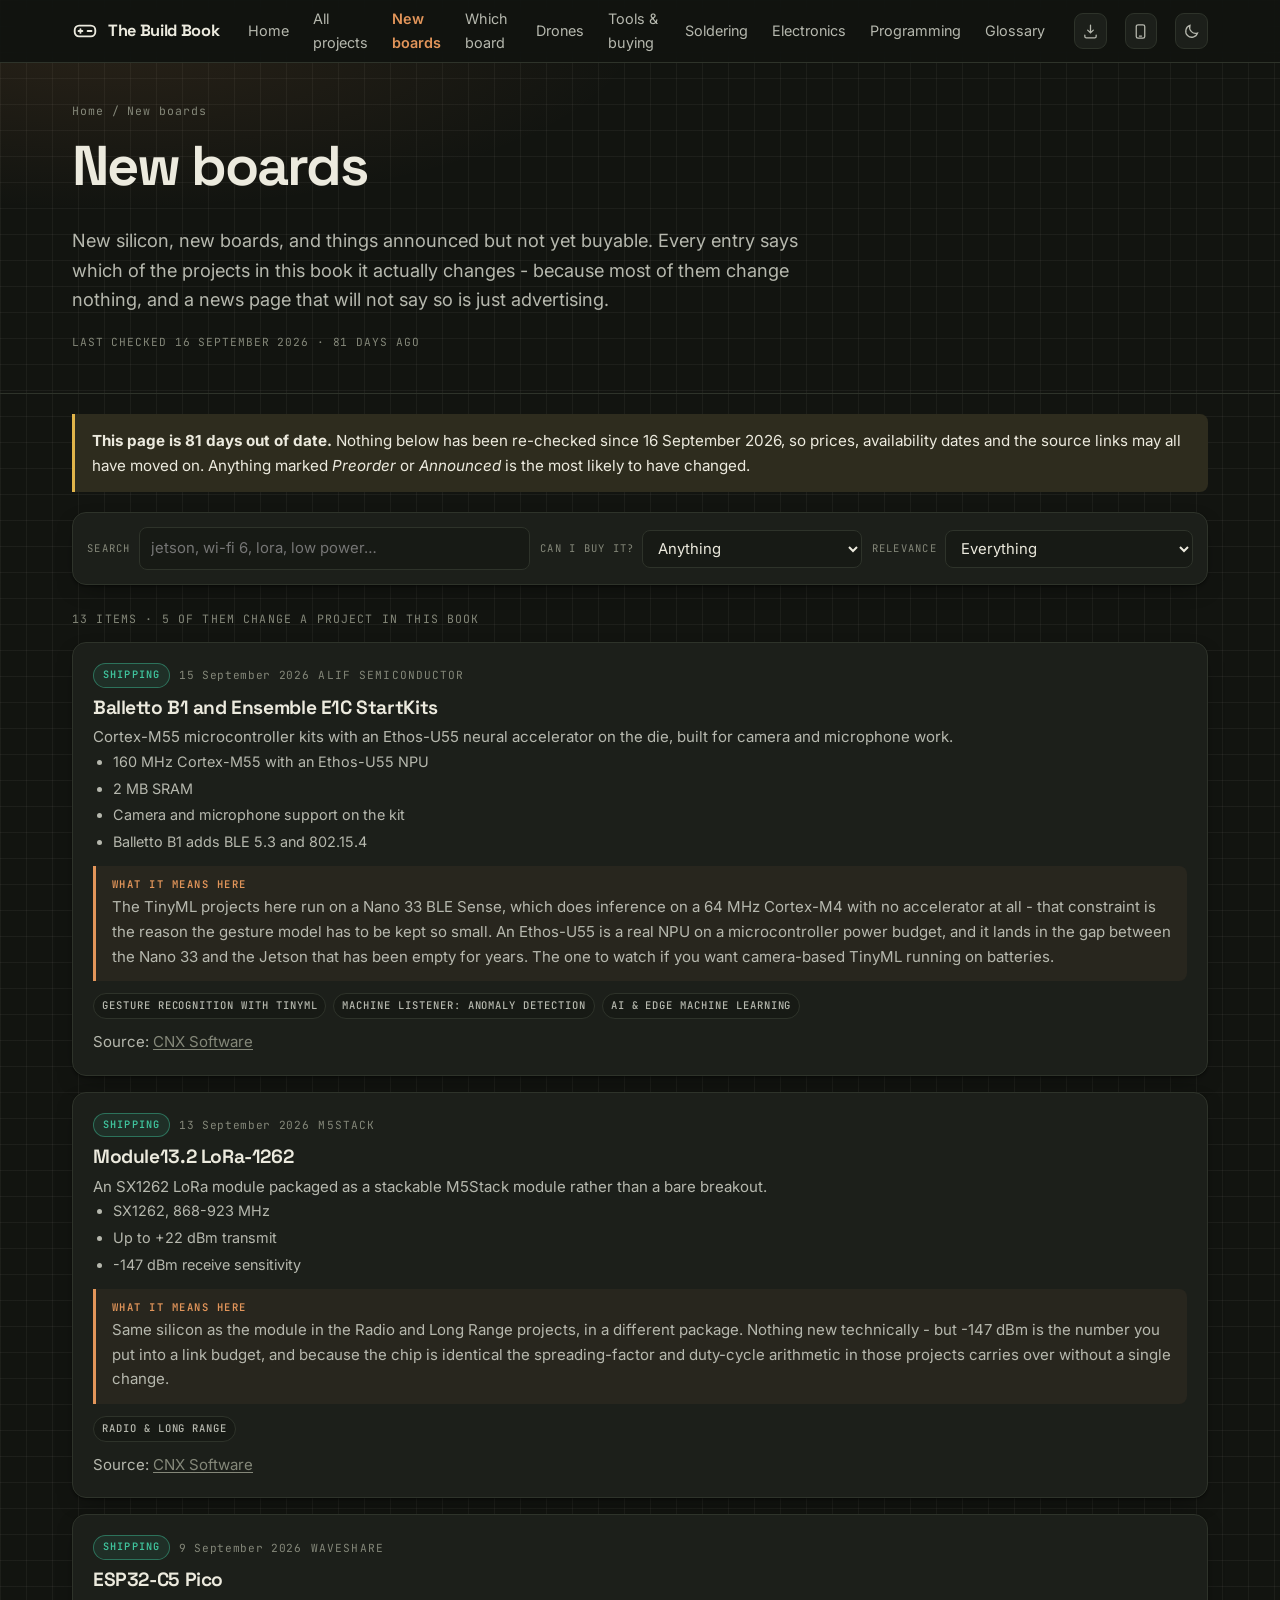
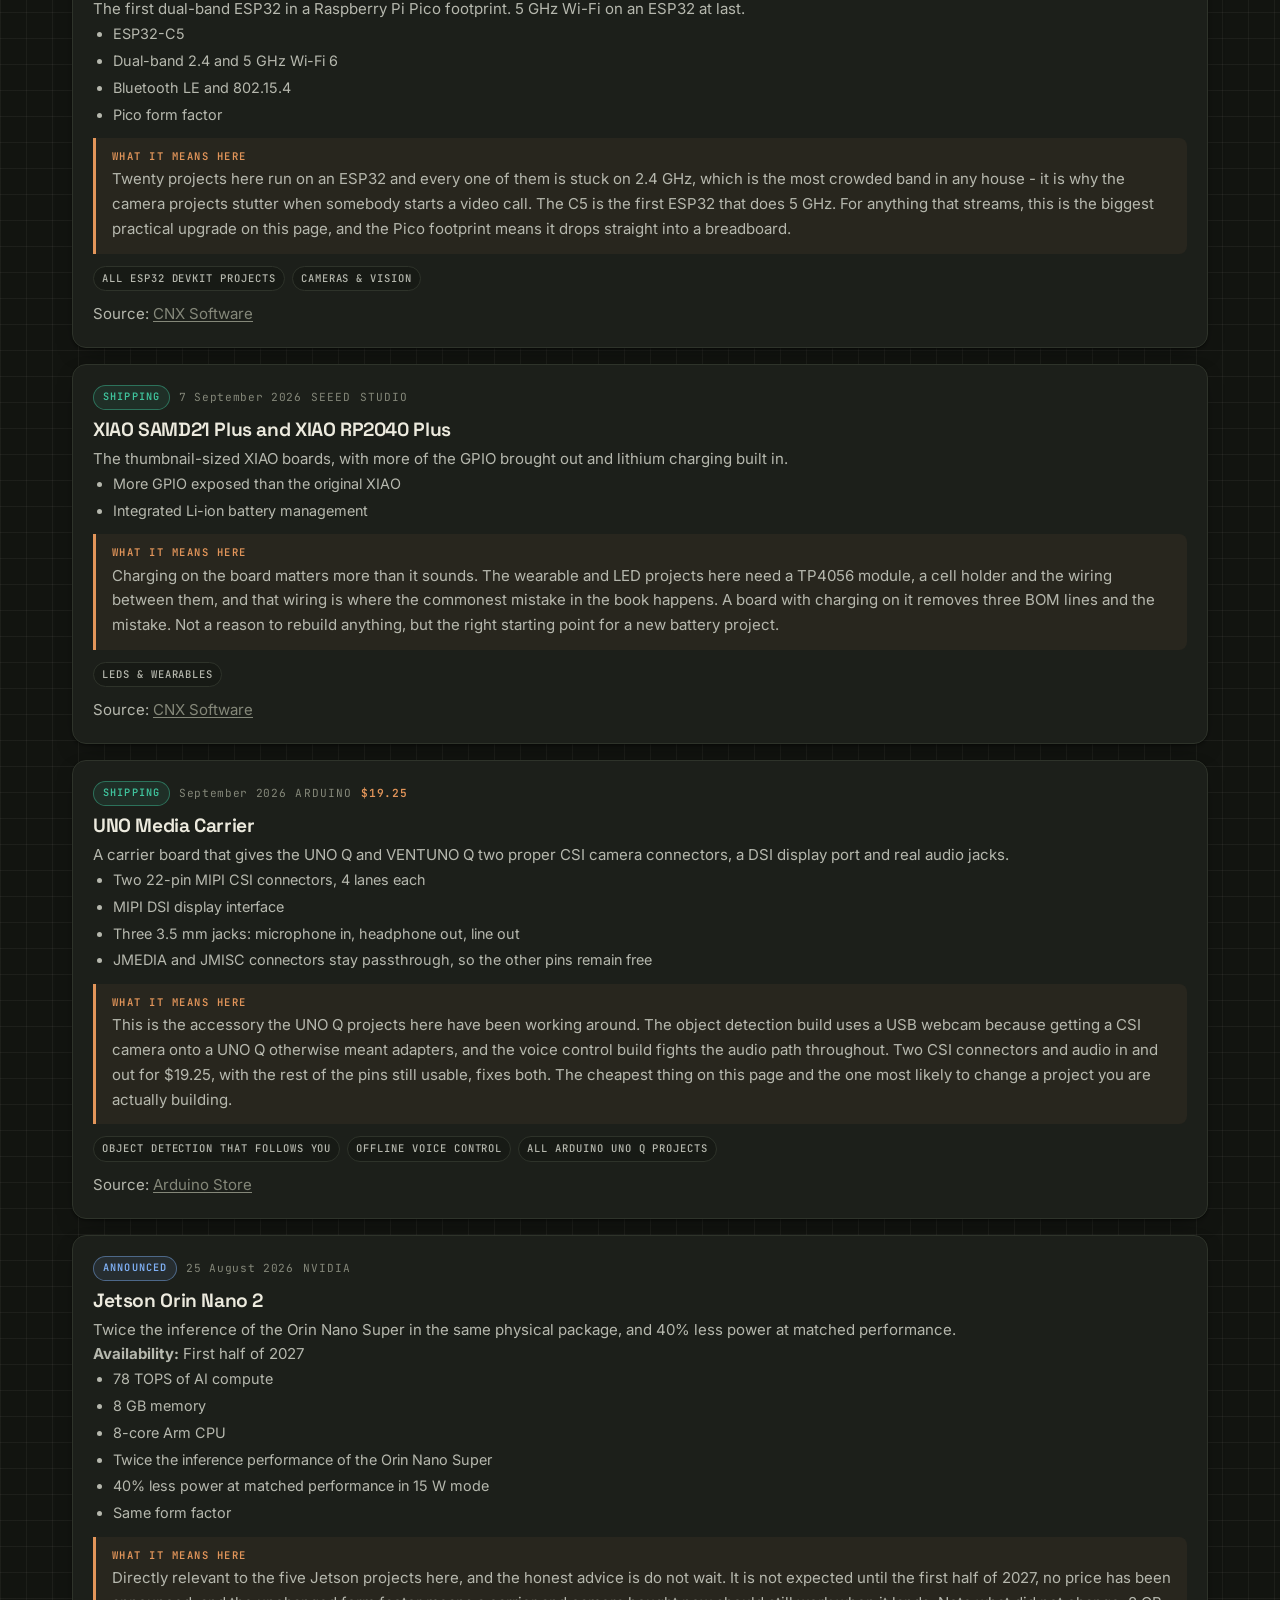
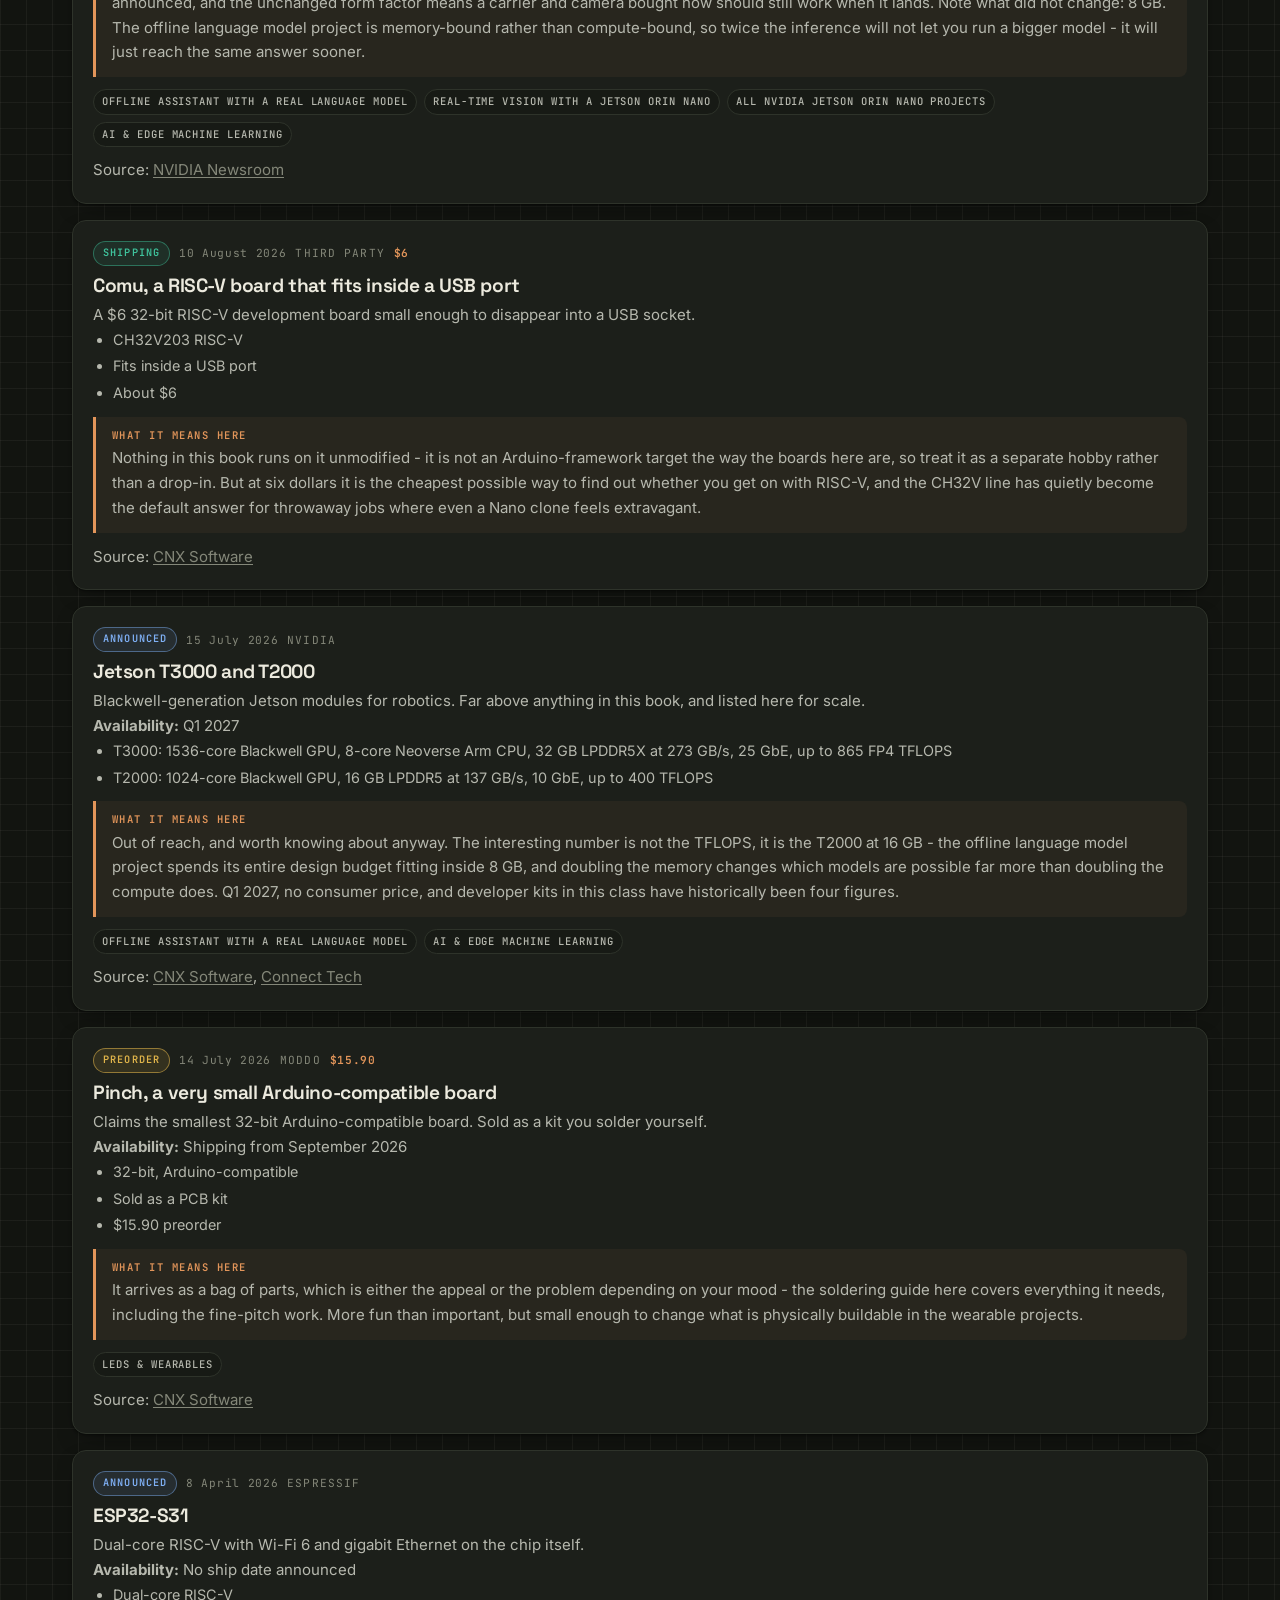
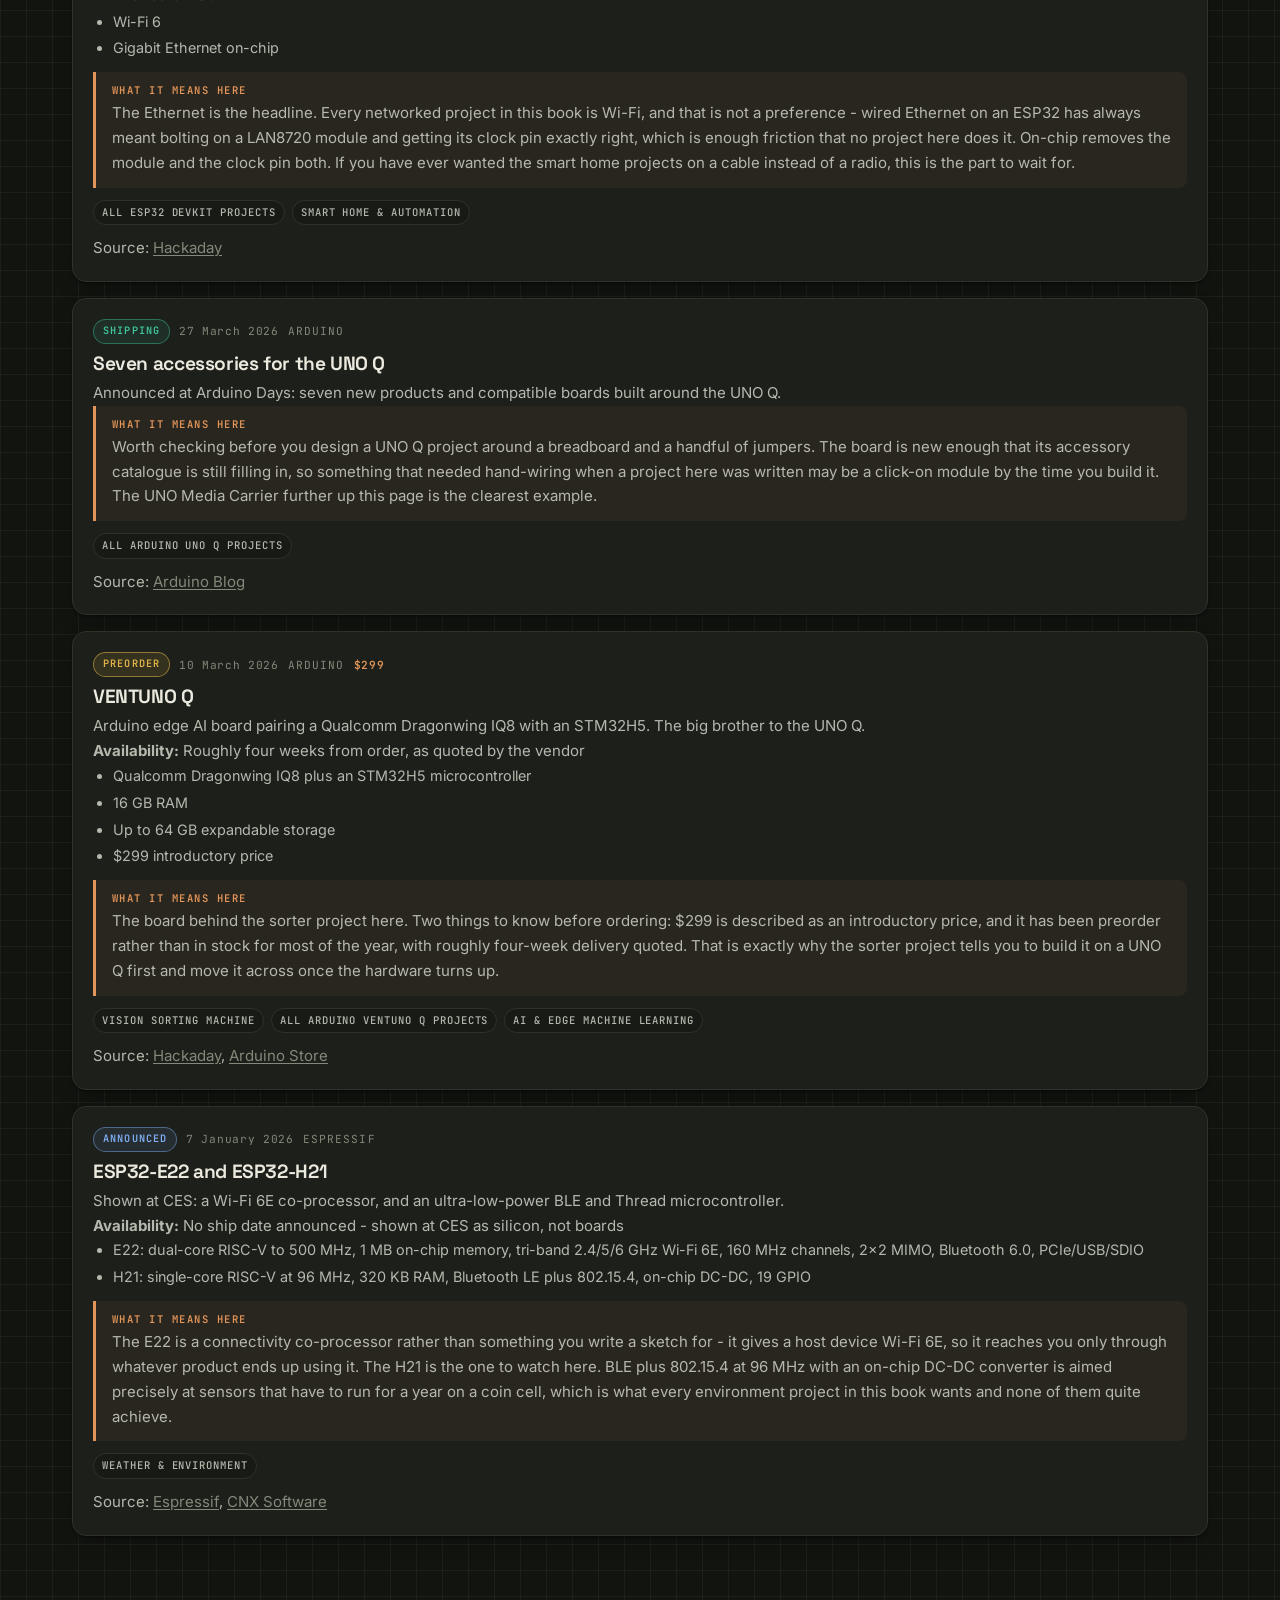
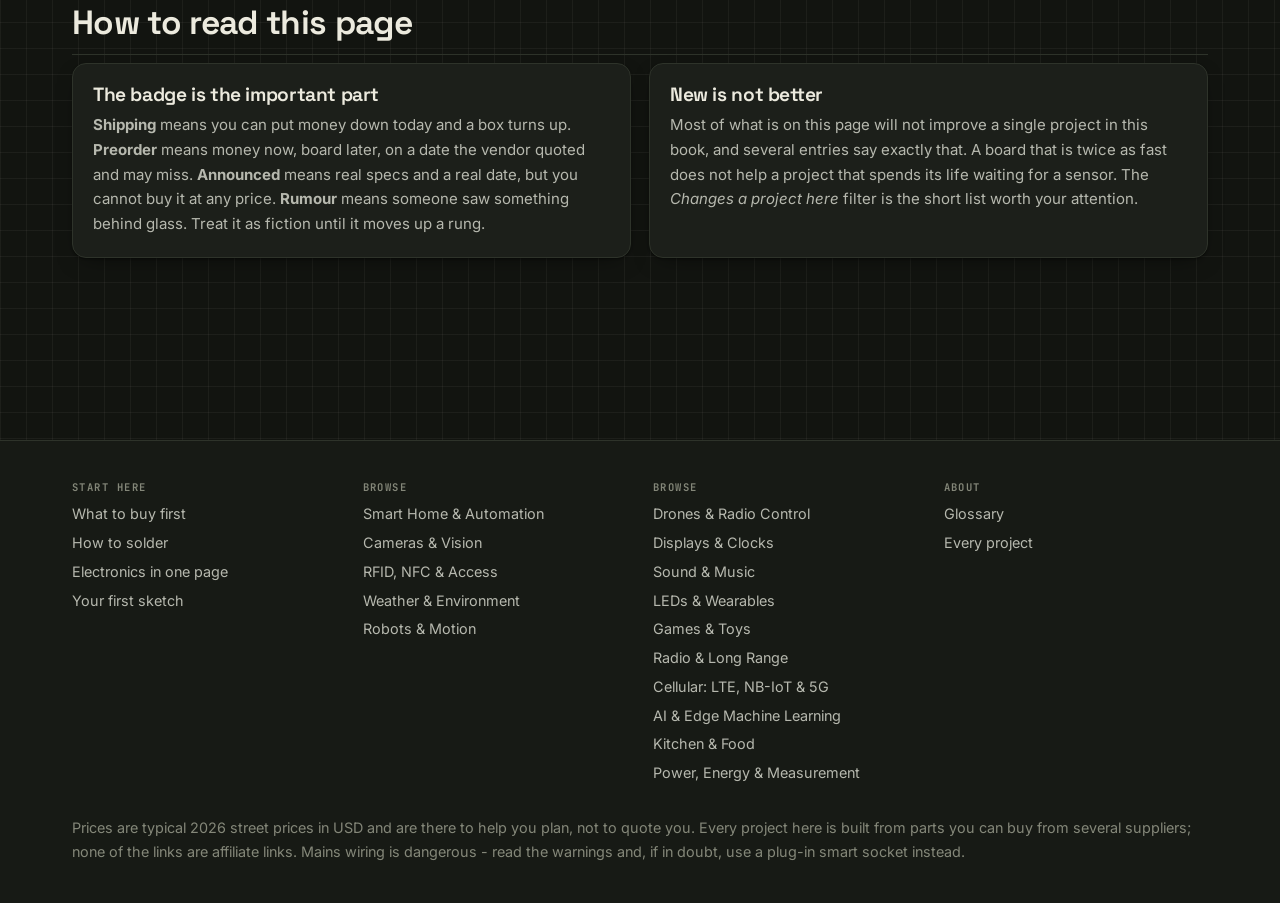
==== commit a1eb7b3c: "Default to dark The site followed the OS preference and fell back to light. Now it is dark unless th" ====
--- a/news.html
+++ b/news.html
@@ -16,7 +16,7 @@
 <link rel="preconnect" href="https://fonts.gstatic.com" crossorigin>
 <link href="https://fonts.googleapis.com/css2?family=Inter:wght@400;500;600&family=Space+Grotesk:wght@500;600;700&family=JetBrains+Mono:wght@400;500;600&display=swap" rel="stylesheet">
 <link rel="stylesheet" href="assets/css/style.css">
-<script>(function(){try{var t=localStorage.getItem('ab-theme')||(matchMedia('(prefers-color-scheme: dark)').matches?'dark':'light');document.documentElement.setAttribute('data-theme',t);}catch(e){}}());</script>
+<script>(function(){try{var t=localStorage.getItem('ab-theme')||'dark';document.documentElement.setAttribute('data-theme',t);}catch(e){}}());</script>
 </head>
 <body>
 <a class="skip" href="#main">Skip to content</a>
--- a/assets/css/style.css
+++ b/assets/css/style.css
@@ -188,6 +188,8 @@
 .chip.d2{border-color:color-mix(in srgb,var(--solder) 45%,transparent);color:var(--solder);background:color-mix(in srgb,var(--solder) 10%,transparent)}
 .chip.d3{border-color:color-mix(in srgb,var(--warn) 55%,transparent);color:var(--warn);background:color-mix(in srgb,var(--warn) 12%,transparent)}
 .chip.d4{border-color:color-mix(in srgb,var(--danger) 45%,transparent);color:var(--danger);background:color-mix(in srgb,var(--danger) 10%,transparent)}
+/* Filled rather than tinted - level 5 should read as past the red one. */
+.chip.d5{border-color:var(--danger);color:#fff;background:var(--danger)}
 
 a.chip{text-decoration:none;transition:border-color .12s,color .12s,background .12s}
 a.chip:hover{border-color:var(--copper);color:var(--copper);background:color-mix(in srgb,var(--copper) 8%,transparent)}
@@ -227,6 +229,32 @@
 .pill.info{border-color:color-mix(in srgb,var(--solder) 45%,transparent);color:var(--solder);background:color-mix(in srgb,var(--solder) 10%,transparent)}
 .pill.dim{border-color:var(--rule);color:var(--ink-3);background:transparent}
 
+/* --- board guide -------------------------------------------------------- */
+.board-card{margin-bottom:22px}
+.board-card h3{margin:0 0 6px}
+.board-card .spec{width:100%;margin:12px 0 16px;font-size:.88rem}
+.board-card .spec th{text-align:left;width:34%;color:var(--ink-3);font-weight:500;
+  font-family:var(--mono);font-size:.72rem;letter-spacing:.06em;text-transform:uppercase;
+  vertical-align:top;padding:4px 10px 4px 0}
+.board-card .spec td{padding:4px 0;color:var(--ink-2)}
+.board-pros{gap:14px;margin-bottom:14px}
+.board-pros h4{font-family:var(--mono);font-size:.68rem;letter-spacing:.13em;text-transform:uppercase;
+  margin:0 0 6px;font-weight:600}
+.board-pros ul{margin:0;padding-left:18px;font-size:.92rem;color:var(--ink-2)}
+.board-pros li{margin-bottom:5px}
+.board-pros .good h4{color:var(--pcb)}
+.board-pros .bad h4{color:var(--danger)}
+.gotcha-h{font-family:var(--mono);font-size:.68rem;letter-spacing:.13em;text-transform:uppercase;
+  color:var(--copper);margin:16px 0 7px;font-weight:600}
+ul.gotchas{margin:0 0 14px;padding-left:18px;font-size:.92rem;color:var(--ink-2)}
+ul.gotchas li{margin-bottom:6px}
+.board-note{font-size:.92rem;color:var(--ink-3);border-top:1px solid var(--rule-2);
+  padding-top:11px;margin:14px 0 12px}
+@media (max-width:620px){
+  .board-card .spec th{width:42%}
+  .board-pros{grid-template-columns:1fr}
+}
+
 /* --- buttons ------------------------------------------------------------ */
 .btn{
   display:inline-flex;align-items:center;gap:8px;cursor:pointer;
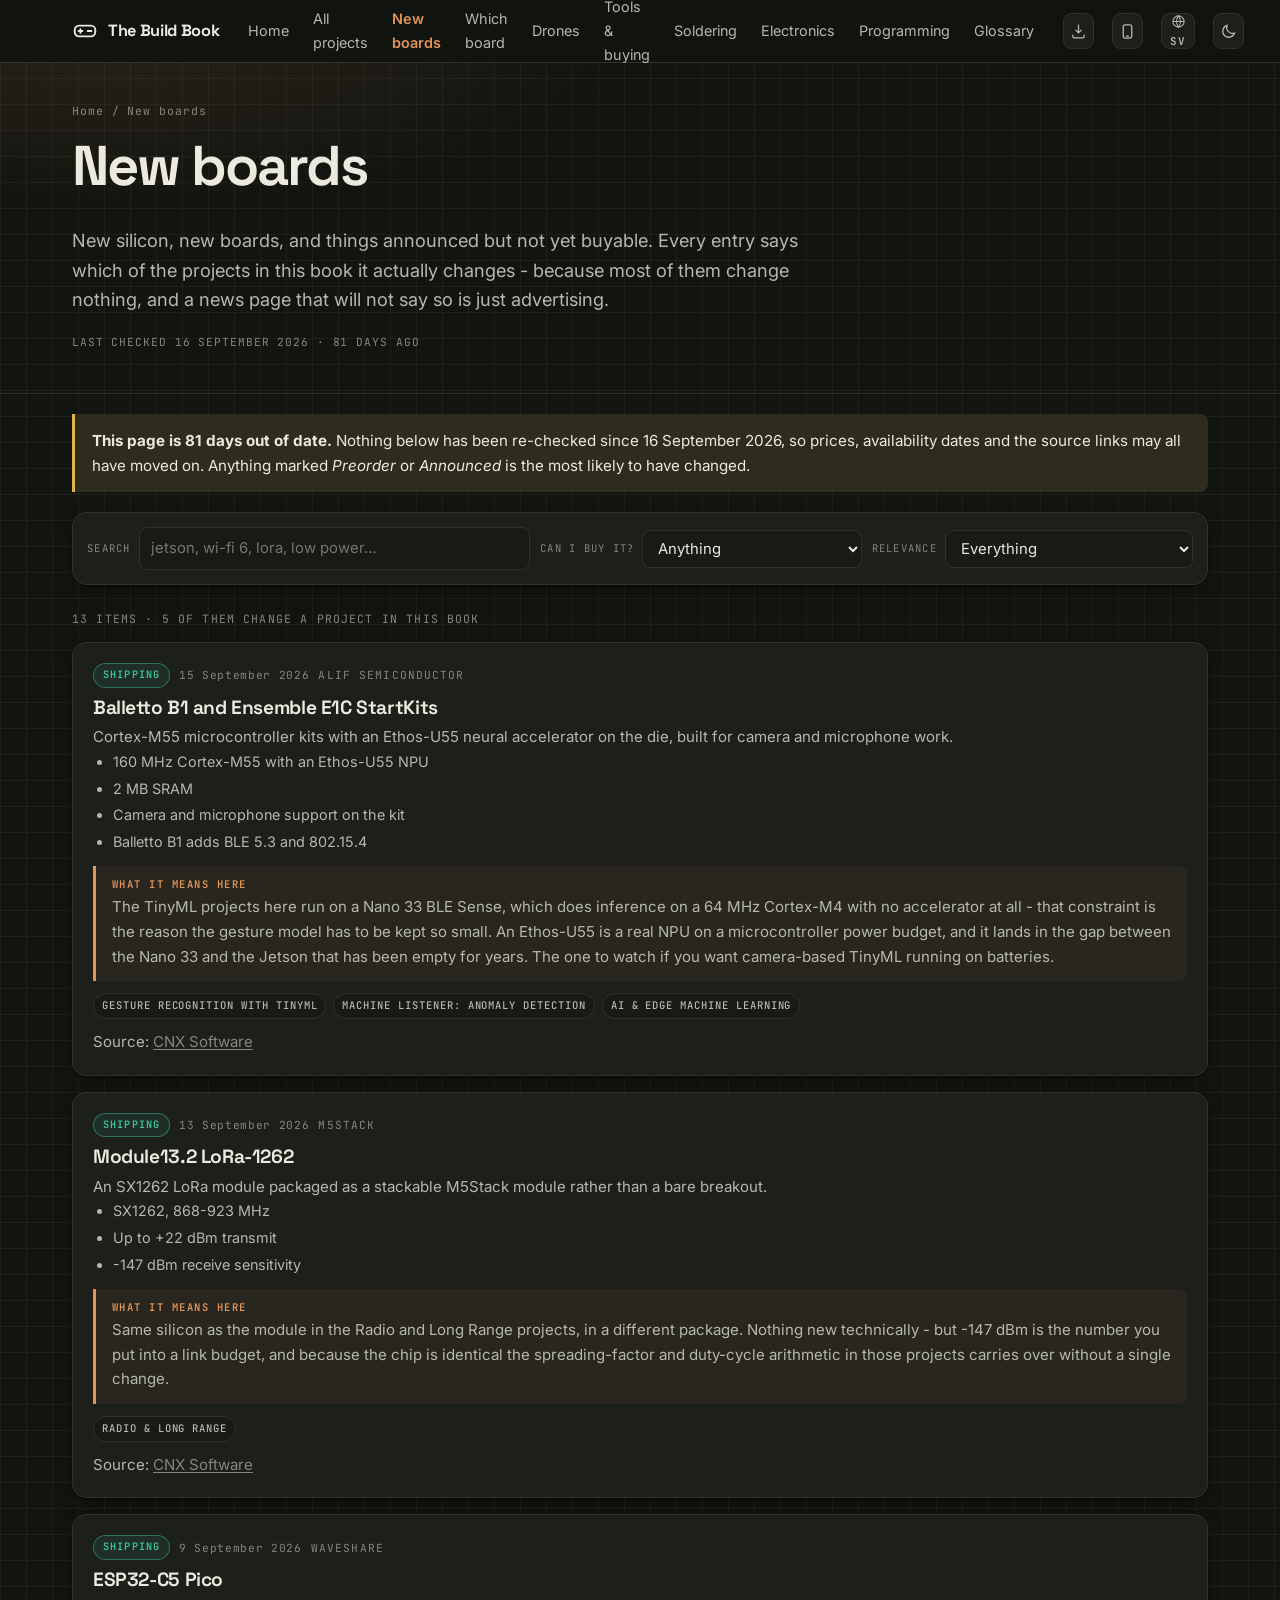
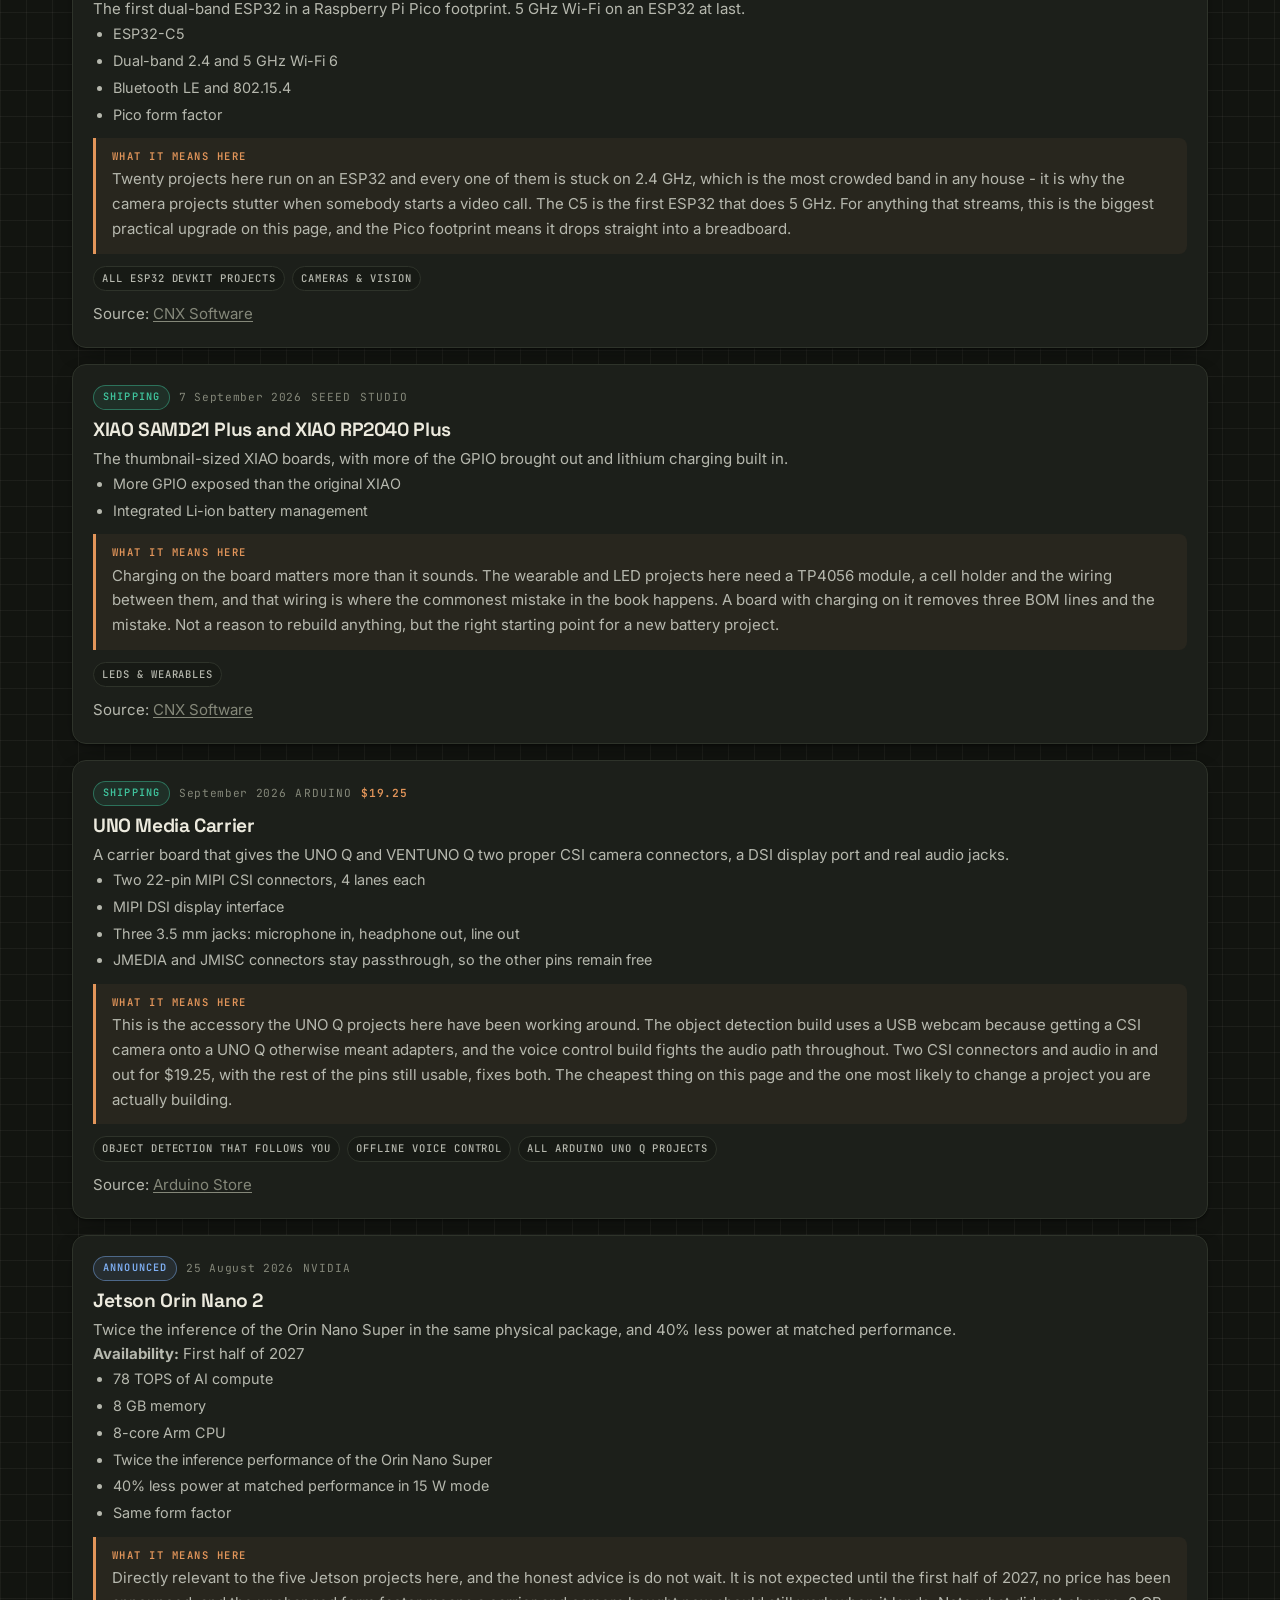
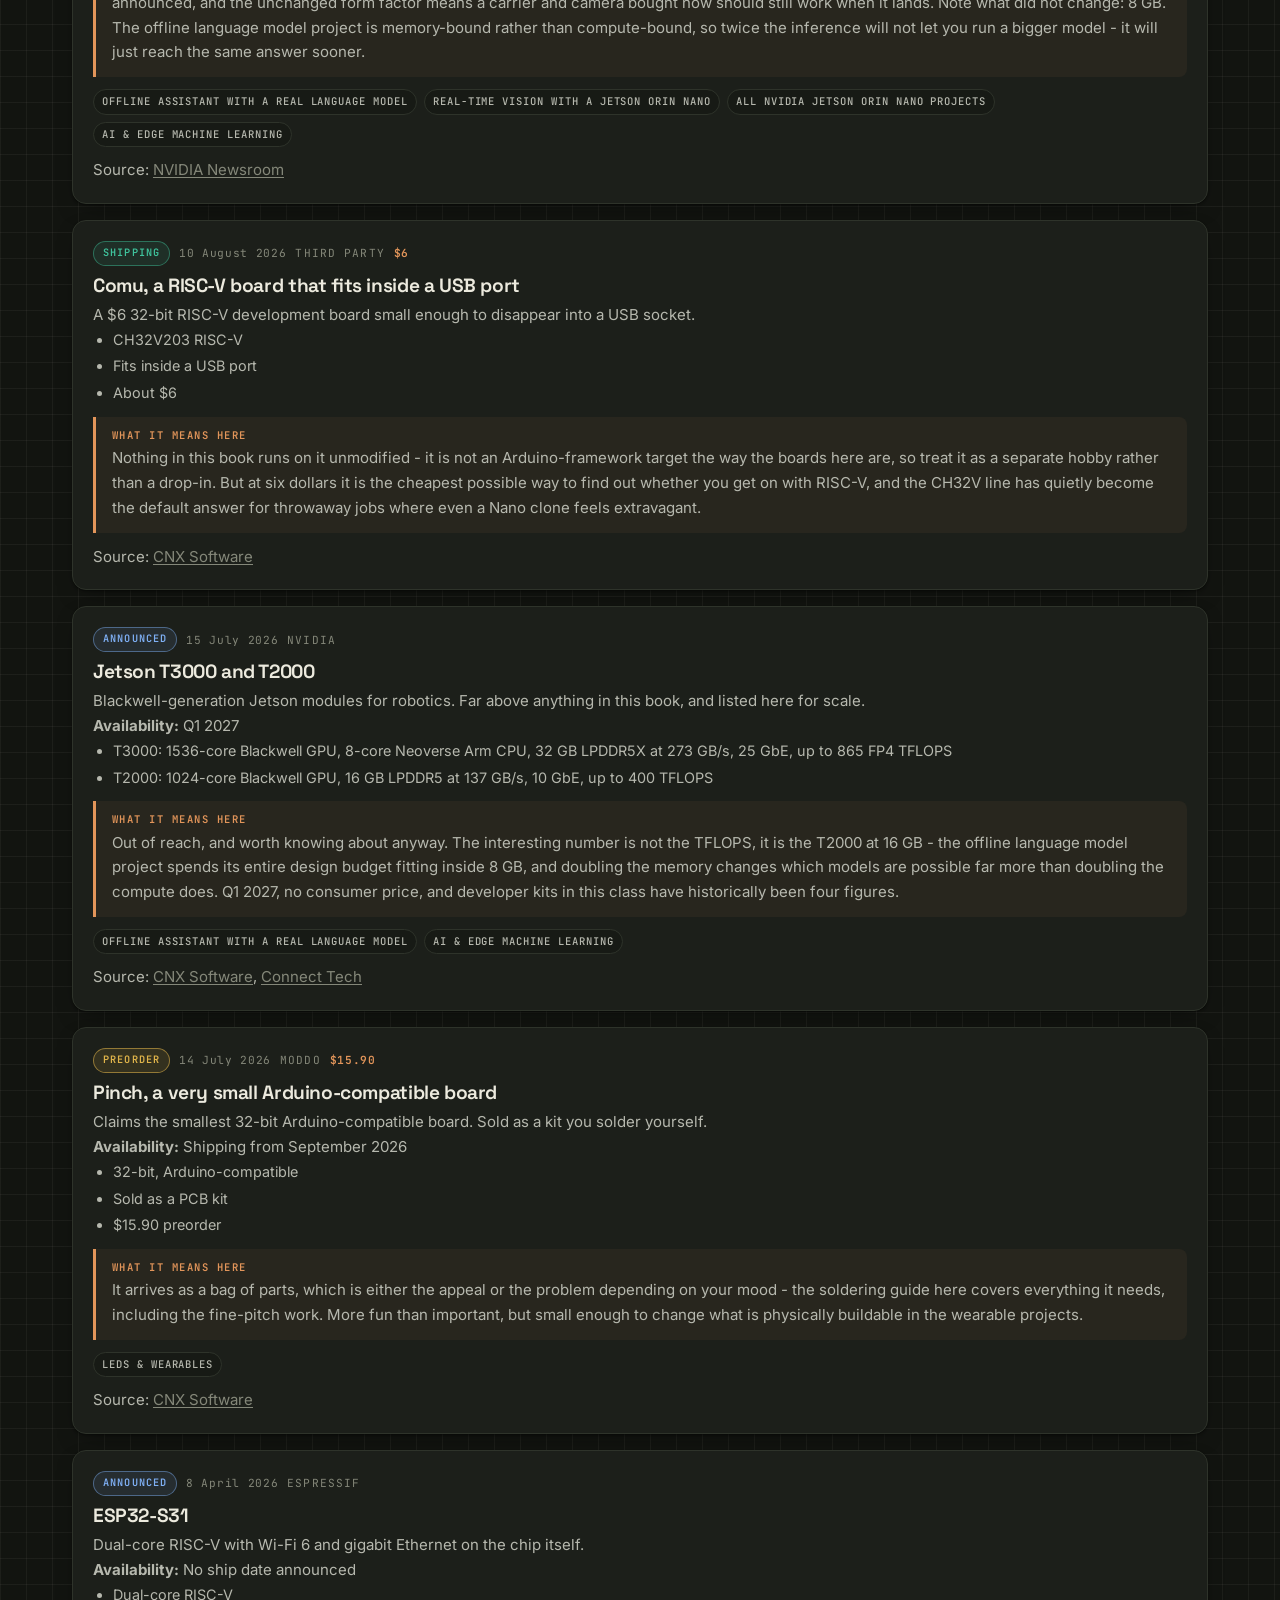
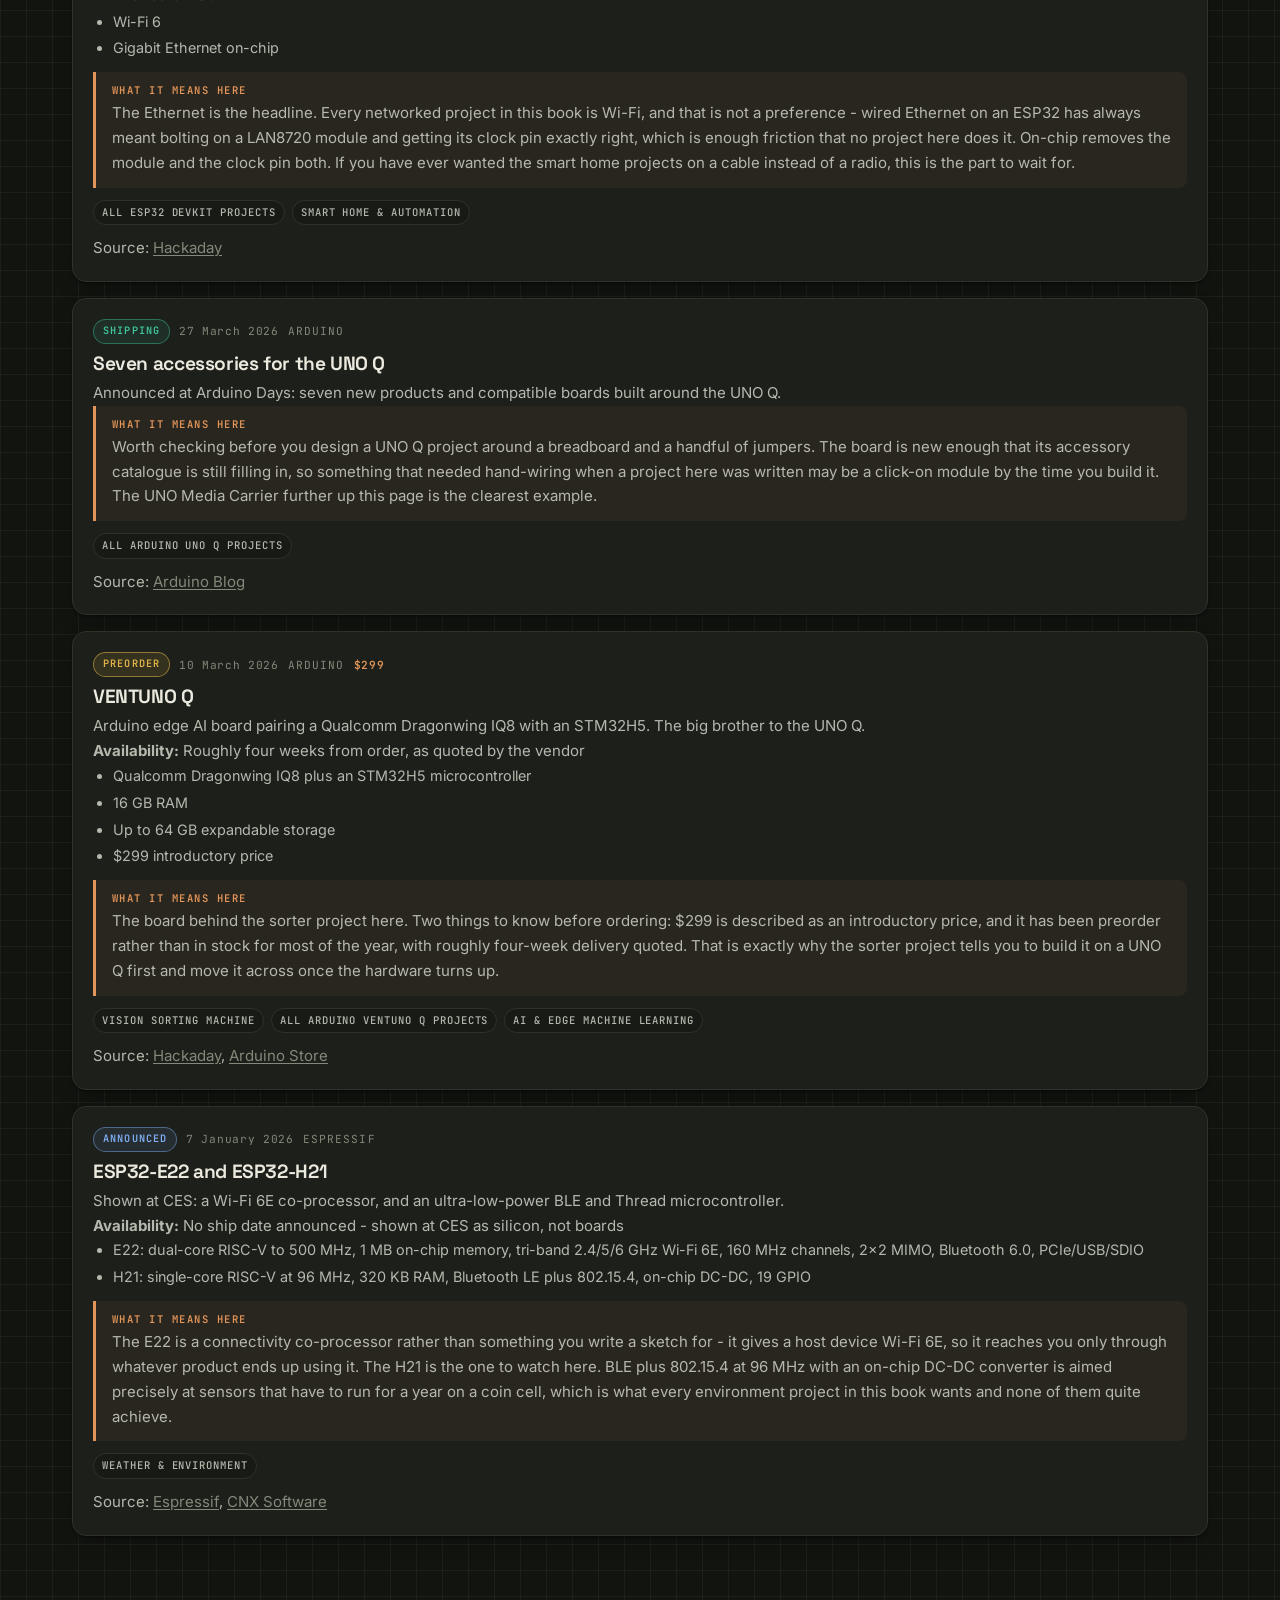
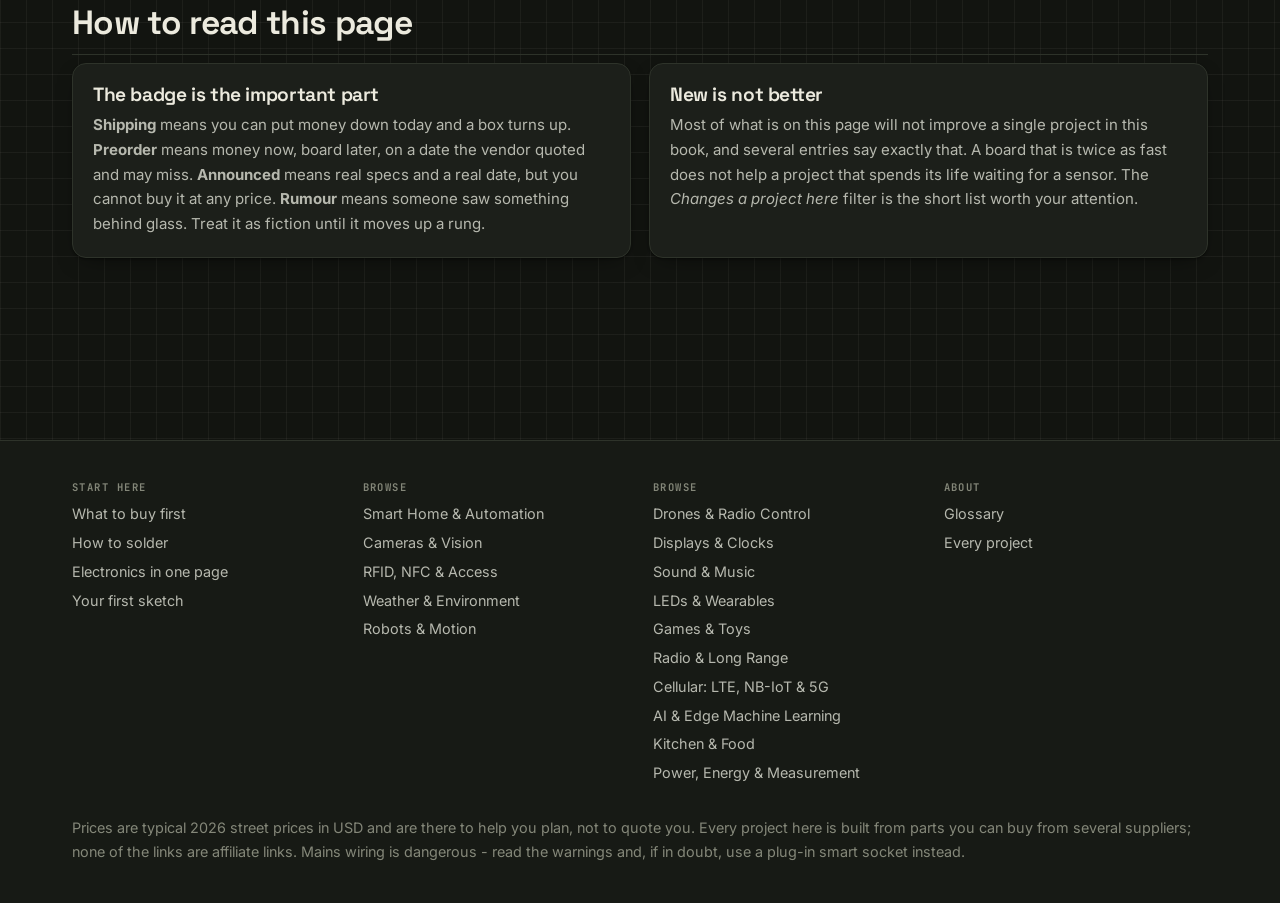
==== commit 4dc92df9: "Add English and Swedish, with the UI fully translated A language toggle in the top bar beside the th" ====
--- a/news.html
+++ b/news.html
@@ -89,6 +89,7 @@
 <script src="assets/data/categories.js"></script>
 <script src="assets/data/index.js"></script>
 <script src="assets/data/news.js"></script>
+<script src="assets/data/i18n.js"></script>
 <script src="assets/js/site.js"></script>
 <script>
 (function () {
--- a/assets/css/style.css
+++ b/assets/css/style.css
@@ -255,6 +255,11 @@
   .board-pros{grid-template-columns:1fr}
 }
 
+/* The language toggle is an icon button with a two-letter label, so it
+   needs to be wider than the square ones next to it. */
+.lang-btn{width:auto;gap:4px;padding:0 8px}
+.lang-btn span{font-family:var(--mono);font-size:.68rem;font-weight:600;letter-spacing:.06em}
+
 /* --- buttons ------------------------------------------------------------ */
 .btn{
   display:inline-flex;align-items:center;gap:8px;cursor:pointer;
